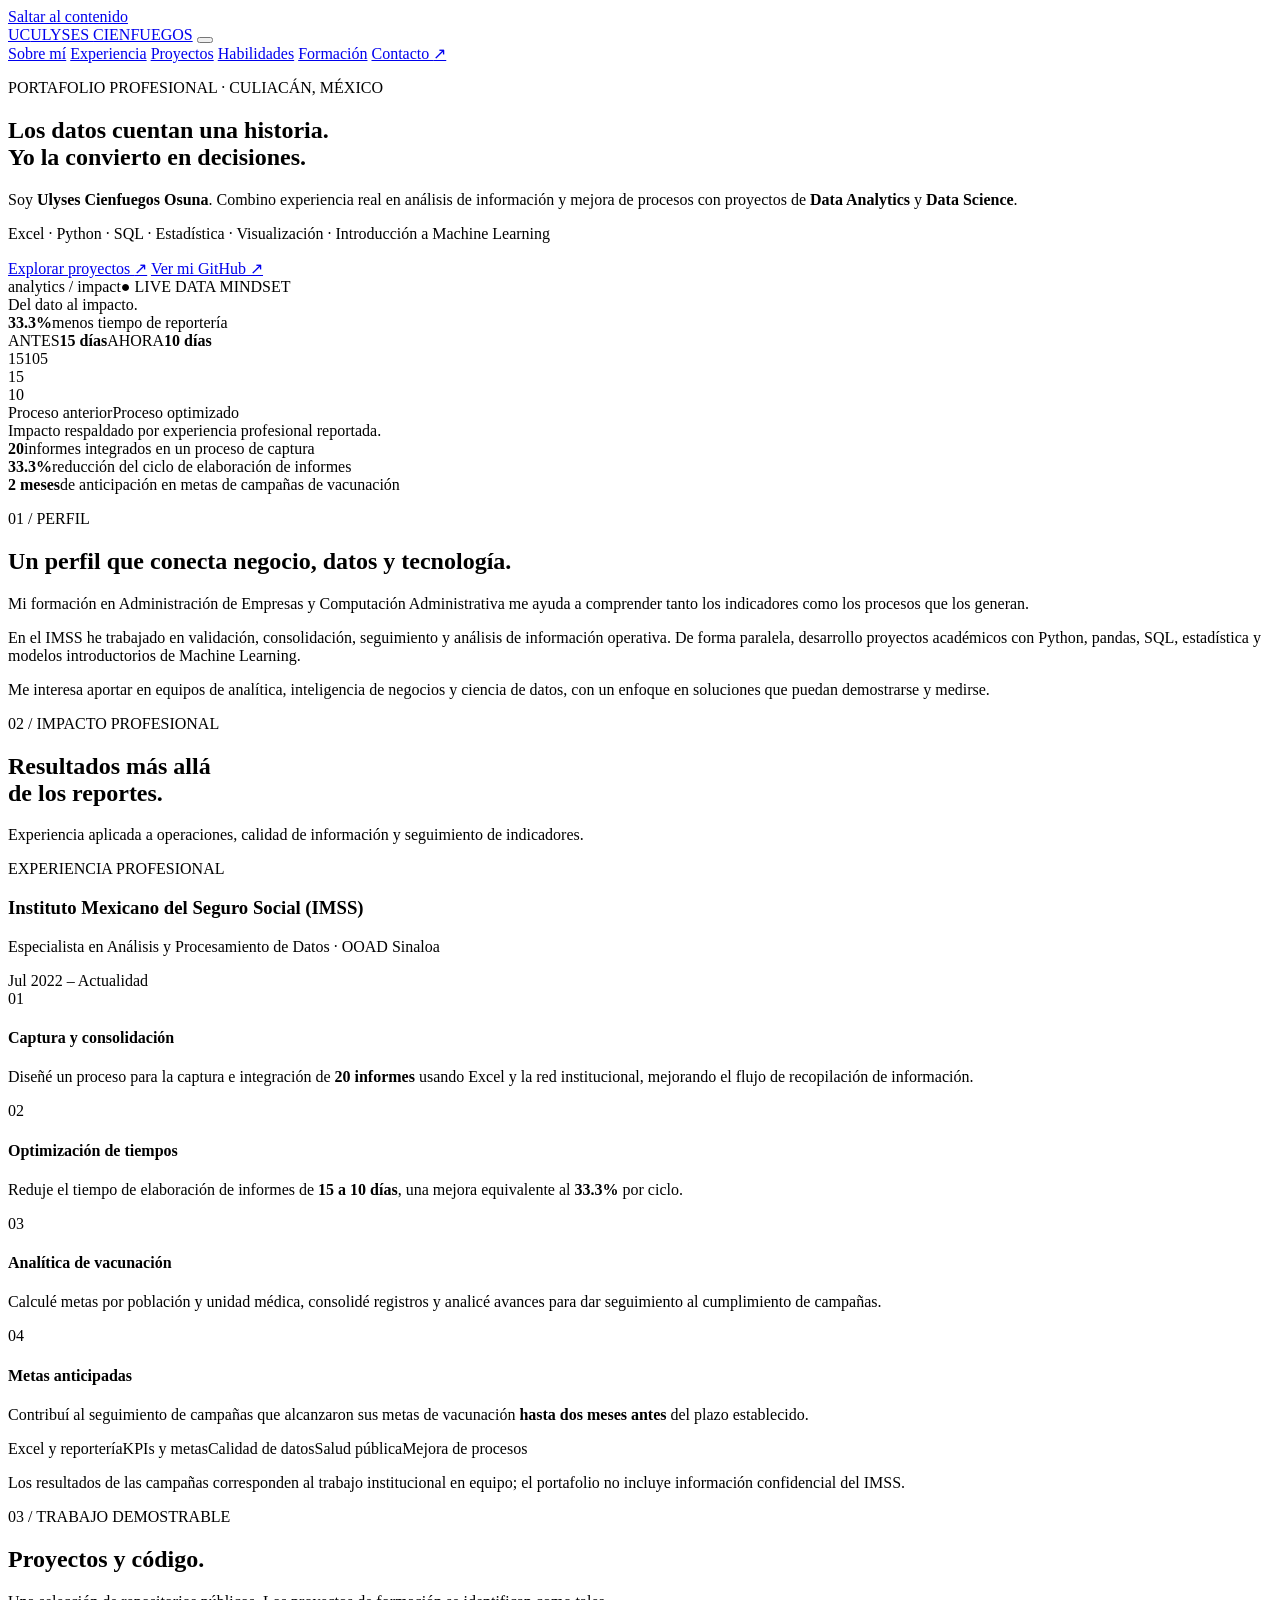
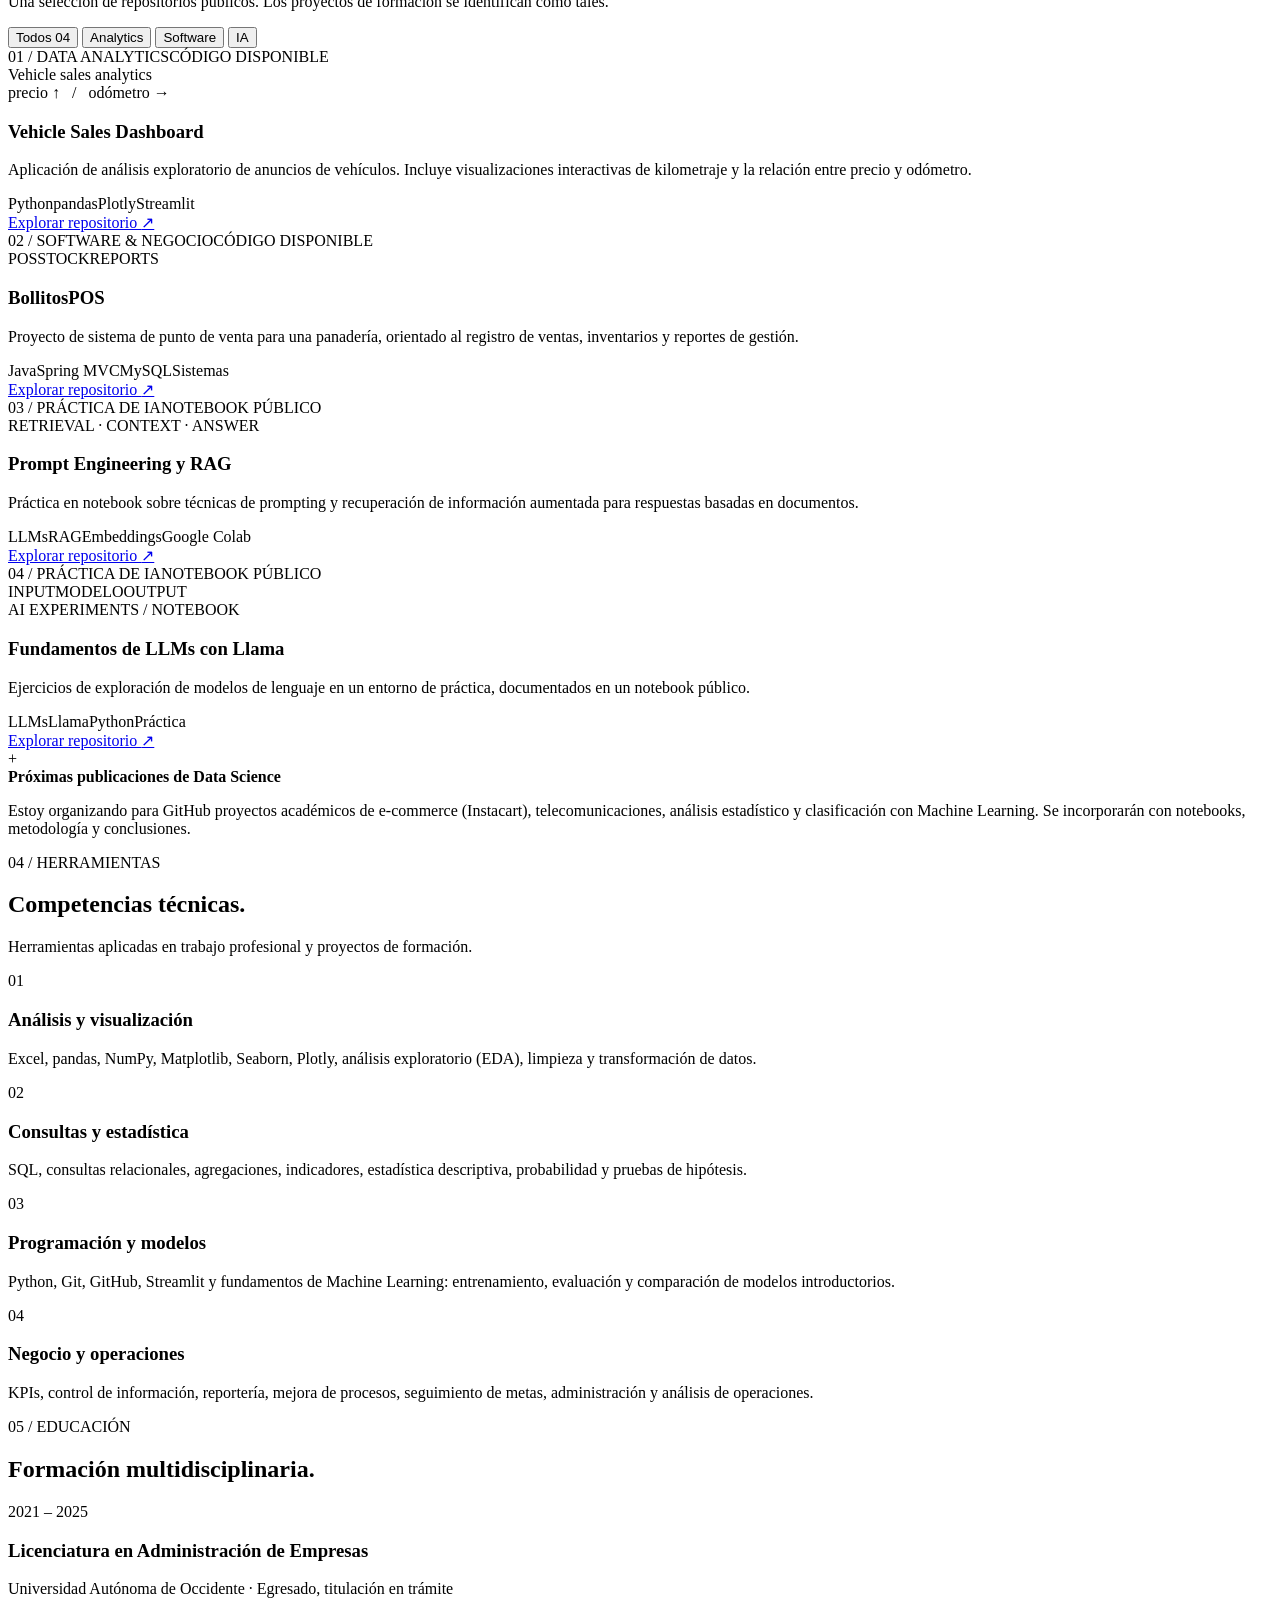
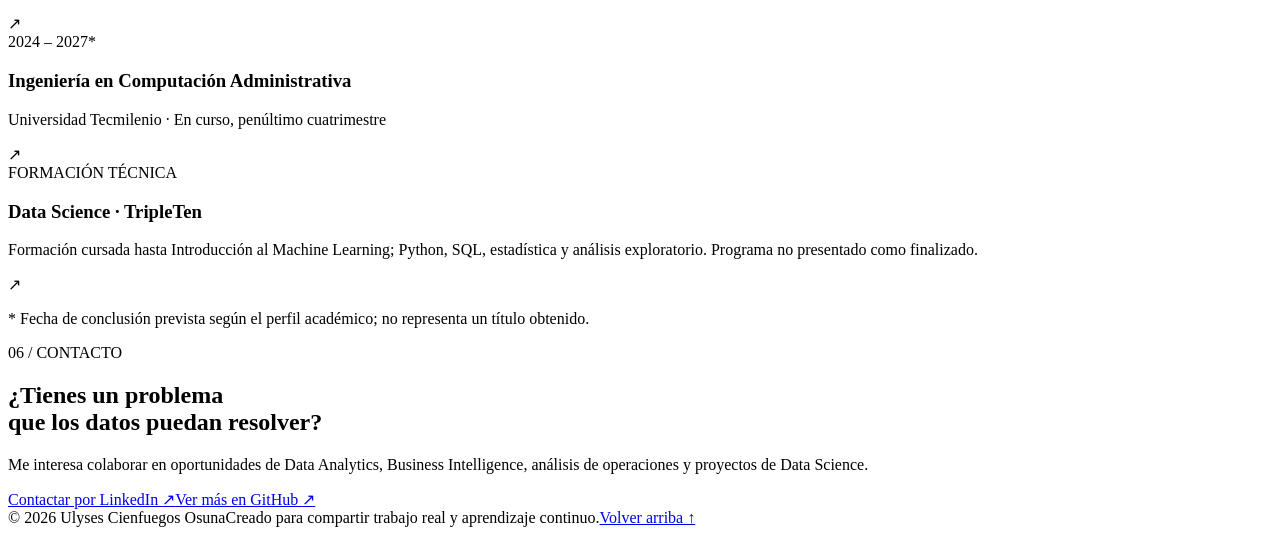
==== index.html @ 71dfc8c1 "feat: create professional data analytics portfolio homepage" ====
<!doctype html>
<html lang="es">
<head>
  <meta charset="utf-8">
  <meta name="viewport" content="width=device-width, initial-scale=1">
  <meta name="description" content="Portafolio de Ulyses Cienfuegos Osuna: Data Analytics, Data Science, análisis de información, automatización y proyectos con Python.">
  <meta name="theme-color" content="#0b1221">
  <meta property="og:type" content="website">
  <meta property="og:title" content="Ulyses Cienfuegos Osuna | Data Analytics & Data Science">
  <meta property="og:description" content="Experiencia real en analítica de operaciones y salud pública. Proyectos de Python, SQL, visualización y ciencia de datos.">
  <meta property="og:url" content="https://uly100f.github.io/">
  <link rel="canonical" href="https://uly100f.github.io/">
  <link rel="icon" href="favicon.svg" type="image/svg+xml">
  <link rel="stylesheet" href="styles.css">
  <title>Ulyses Cienfuegos Osuna | Data Analytics & Data Science</title>
</head>
<body>
  <a class="skip-link" href="#contenido">Saltar al contenido</a>
  <header class="site-header">
    <div class="container nav-wrap">
      <a class="brand" href="#inicio" aria-label="Volver al inicio"><span class="brand-mark">UC</span><span>ULYSES <span class="brand-muted">CIENFUEGOS</span></span></a>
      <button class="menu-toggle" aria-label="Abrir menú" aria-expanded="false" aria-controls="menu-principal"><span></span><span></span><span></span></button>
      <nav id="menu-principal" class="nav-links" aria-label="Navegación principal">
        <a href="#sobre-mi">Sobre mí</a>
        <a href="#experiencia">Experiencia</a>
        <a href="#proyectos">Proyectos</a>
        <a href="#habilidades">Habilidades</a>
        <a href="#formacion">Formación</a>
        <a class="nav-cta" href="#contacto">Contacto <span aria-hidden="true">↗</span></a>
      </nav>
    </div>
  </header>

  <main id="contenido">
    <section id="inicio" class="hero section">
      <div class="container hero-grid">
        <div class="hero-copy">
          <p class="eyebrow"><span class="signal" aria-hidden="true"></span> PORTAFOLIO PROFESIONAL · CULIACÁN, MÉXICO</p>
          <h1>Los datos cuentan una historia.<br><span class="gradient-text">Yo la convierto en decisiones.</span></h1>
          <p class="hero-lead">Soy <strong>Ulyses Cienfuegos Osuna</strong>. Combino experiencia real en análisis de información y mejora de procesos con proyectos de <strong>Data Analytics</strong> y <strong>Data Science</strong>.</p>
          <p class="hero-sub">Excel · Python · SQL · Estadística · Visualización · Introducción a Machine Learning</p>
          <div class="hero-actions">
            <a class="btn btn-primary" href="#proyectos">Explorar proyectos <span aria-hidden="true">↗</span></a>
            <a class="btn btn-secondary" href="https://github.com/uly100f" target="_blank" rel="noopener noreferrer">Ver mi GitHub <span aria-hidden="true">↗</span></a>
          </div>
        </div>
        <div class="hero-visual" aria-label="Ilustración de un tablero de indicadores">
          <div class="visual-head"><span class="dots"><i></i><i></i><i></i></span><span>analytics / impact</span><span class="mini-status">● LIVE DATA MINDSET</span></div>
          <div class="viz-title">Del dato al impacto<span class="muted-dot">.</span></div>
          <div class="viz-row">
            <div class="viz-big"><strong>33.3%</strong><span>menos tiempo de reportería</span></div>
            <div class="viz-mini"><span>ANTES</span><strong>15 días</strong><span>AHORA</span><strong>10 días</strong></div>
          </div>
          <div class="chart" role="img" aria-label="Visualización ilustrativa del descenso del tiempo de reporte de 15 a 10 días">
            <div class="chart-guide"><span>15</span><span>10</span><span>5</span></div>
            <div class="chart-bars"><div class="chart-bar chart-before"><span>15</span></div><div class="chart-bar chart-after"><span>10</span></div></div>
          </div>
          <div class="chart-footer"><span>Proceso anterior</span><span>Proceso optimizado</span></div>
          <div class="visual-note">Impacto respaldado por experiencia profesional reportada.</div>
        </div>
      </div>
      <div class="container stats-strip" aria-label="Resultados profesionales destacados">
        <div><strong>20</strong><span>informes integrados en un proceso de captura</span></div>
        <div><strong>33.3%</strong><span>reducción del ciclo de elaboración de informes</span></div>
        <div><strong>2 meses</strong><span>de anticipación en metas de campañas de vacunación</span></div>
      </div>
    </section>

    <section id="sobre-mi" class="section section-alt">
      <div class="container split">
        <div><p class="section-kicker">01 / PERFIL</p><h2>Un perfil que conecta <span class="text-accent">negocio, datos y tecnología.</span></h2></div>
        <div class="section-copy"><p>Mi formación en Administración de Empresas y Computación Administrativa me ayuda a comprender tanto los indicadores como los procesos que los generan.</p><p>En el IMSS he trabajado en validación, consolidación, seguimiento y análisis de información operativa. De forma paralela, desarrollo proyectos académicos con Python, pandas, SQL, estadística y modelos introductorios de Machine Learning.</p><p>Me interesa aportar en equipos de analítica, inteligencia de negocios y ciencia de datos, con un enfoque en soluciones que puedan demostrarse y medirse.</p></div>
      </div>
    </section>

    <section id="experiencia" class="section">
      <div class="container">
        <div class="section-head"><div><p class="section-kicker">02 / IMPACTO PROFESIONAL</p><h2>Resultados más allá<br>de los reportes.</h2></div><p class="head-aside">Experiencia aplicada a operaciones, calidad de información y seguimiento de indicadores.</p></div>
        <article class="experience-card">
          <div class="experience-top"><div><div class="tag tag-teal">EXPERIENCIA PROFESIONAL</div><h3>Instituto Mexicano del Seguro Social (IMSS)</h3><p class="role">Especialista en Análisis y Procesamiento de Datos · OOAD Sinaloa</p></div><span class="date-pill">Jul 2022 – Actualidad</span></div>
          <div class="achievement-grid">
            <div class="achievement"><div class="number">01</div><h4>Captura y consolidación</h4><p>Diseñé un proceso para la captura e integración de <strong>20 informes</strong> usando Excel y la red institucional, mejorando el flujo de recopilación de información.</p></div>
            <div class="achievement"><div class="number">02</div><h4>Optimización de tiempos</h4><p>Reduje el tiempo de elaboración de informes de <strong>15 a 10 días</strong>, una mejora equivalente al <strong>33.3%</strong> por ciclo.</p></div>
            <div class="achievement"><div class="number">03</div><h4>Analítica de vacunación</h4><p>Calculé metas por población y unidad médica, consolidé registros y analicé avances para dar seguimiento al cumplimiento de campañas.</p></div>
            <div class="achievement"><div class="number">04</div><h4>Metas anticipadas</h4><p>Contribuí al seguimiento de campañas que alcanzaron sus metas de vacunación <strong>hasta dos meses antes</strong> del plazo establecido.</p></div>
          </div>
          <div class="experience-bottom"><span>Excel y reportería</span><span>KPIs y metas</span><span>Calidad de datos</span><span>Salud pública</span><span>Mejora de procesos</span></div>
        </article>
        <p class="subtle-note">Los resultados de las campañas corresponden al trabajo institucional en equipo; el portafolio no incluye información confidencial del IMSS.</p>
      </div>
    </section>

    <section id="proyectos" class="section section-alt">
      <div class="container">
        <div class="section-head"><div><p class="section-kicker">03 / TRABAJO DEMOSTRABLE</p><h2>Proyectos y código.</h2></div><p class="head-aside">Una selección de repositorios públicos. Los proyectos de formación se identifican como tales.</p></div>
        <div class="filter-row" role="group" aria-label="Filtrar proyectos">
          <button class="filter active" data-filter="todos" aria-pressed="true">Todos <span>04</span></button>
          <button class="filter" data-filter="analytics" aria-pressed="false">Analytics</button>
          <button class="filter" data-filter="engineering" aria-pressed="false">Software</button>
          <button class="filter" data-filter="ai" aria-pressed="false">IA</button>
        </div>
        <div class="project-grid">
          <article class="project-card" data-category="analytics">
            <div class="project-topline"><span class="project-index">01 / DATA ANALYTICS</span><span class="status">CÓDIGO DISPONIBLE</span></div>
            <div class="project-graphic graphic-vehicles" aria-hidden="true"><span class="plot-label">Vehicle sales analytics</span><div class="scatter-field"><b></b><b></b><b></b><b></b><b></b><b></b><b></b><b></b><b></b><b></b><b></b><b></b><b></b><b></b><b></b></div><span class="plot-legend">precio ↑ &nbsp; / &nbsp; odómetro →</span></div>
            <h3>Vehicle Sales Dashboard</h3><p>Aplicación de análisis exploratorio de anuncios de vehículos. Incluye visualizaciones interactivas de kilometraje y la relación entre precio y odómetro.</p>
            <div class="project-tags"><span>Python</span><span>pandas</span><span>Plotly</span><span>Streamlit</span></div>
            <a class="project-link" href="https://github.com/uly100f/Sprint-7" target="_blank" rel="noopener noreferrer">Explorar repositorio <span aria-hidden="true">↗</span></a>
          </article>
          <article class="project-card" data-category="engineering">
            <div class="project-topline"><span class="project-index">02 / SOFTWARE & NEGOCIO</span><span class="status">CÓDIGO DISPONIBLE</span></div>
            <div class="project-graphic graphic-pos" aria-hidden="true"><div class="pos-ui"><div class="pos-line"></div><div class="pos-items"><i></i><i></i><i></i></div><div class="pos-total"></div></div><div class="pos-side"><span>POS</span><span>STOCK</span><span>REPORTS</span></div></div>
            <h3>BollitosPOS</h3><p>Proyecto de sistema de punto de venta para una panadería, orientado al registro de ventas, inventarios y reportes de gestión.</p>
            <div class="project-tags"><span>Java</span><span>Spring MVC</span><span>MySQL</span><span>Sistemas</span></div>
            <a class="project-link" href="https://github.com/uly100f/bollitos-100-pos" target="_blank" rel="noopener noreferrer">Explorar repositorio <span aria-hidden="true">↗</span></a>
          </article>
          <article class="project-card" data-category="ai">
            <div class="project-topline"><span class="project-index">03 / PRÁCTICA DE IA</span><span class="status">NOTEBOOK PÚBLICO</span></div>
            <div class="project-graphic graphic-ai" aria-hidden="true"><div class="ai-nodes"><i></i><span></span><i></i><span></span><i></i></div><div class="ai-wave">RETRIEVAL · CONTEXT · ANSWER</div></div>
            <h3>Prompt Engineering y RAG</h3><p>Práctica en notebook sobre técnicas de prompting y recuperación de información aumentada para respuestas basadas en documentos.</p>
            <div class="project-tags"><span>LLMs</span><span>RAG</span><span>Embeddings</span><span>Google Colab</span></div>
            <a class="project-link" href="https://github.com/uly100f/Hands---On-Prompt-Engineering-y-Sistemas-RAG" target="_blank" rel="noopener noreferrer">Explorar repositorio <span aria-hidden="true">↗</span></a>
          </article>
          <article class="project-card" data-category="ai">
            <div class="project-topline"><span class="project-index">04 / PRÁCTICA DE IA</span><span class="status">NOTEBOOK PÚBLICO</span></div>
            <div class="project-graphic graphic-llm" aria-hidden="true"><div class="llm-box"><span>INPUT</span><span>MODELO</span><span>OUTPUT</span></div><div class="llm-caption">AI EXPERIMENTS / NOTEBOOK</div></div>
            <h3>Fundamentos de LLMs con Llama</h3><p>Ejercicios de exploración de modelos de lenguaje en un entorno de práctica, documentados en un notebook público.</p>
            <div class="project-tags"><span>LLMs</span><span>Llama</span><span>Python</span><span>Práctica</span></div>
            <a class="project-link" href="https://github.com/uly100f/Hands---On-Fundamentos-de-LLMs-con-Modelos-Llama" target="_blank" rel="noopener noreferrer">Explorar repositorio <span aria-hidden="true">↗</span></a>
          </article>
        </div>
        <div class="next-projects"><span class="plus-mark">+</span><div><strong>Próximas publicaciones de Data Science</strong><p>Estoy organizando para GitHub proyectos académicos de e-commerce (Instacart), telecomunicaciones, análisis estadístico y clasificación con Machine Learning. Se incorporarán con notebooks, metodología y conclusiones.</p></div></div>
      </div>
    </section>

    <section id="habilidades" class="section">
      <div class="container">
        <div class="section-head"><div><p class="section-kicker">04 / HERRAMIENTAS</p><h2>Competencias técnicas.</h2></div><p class="head-aside">Herramientas aplicadas en trabajo profesional y proyectos de formación.</p></div>
        <div class="skill-grid">
          <div class="skill-panel"><span class="skill-num">01</span><h3>Análisis y visualización</h3><p>Excel, pandas, NumPy, Matplotlib, Seaborn, Plotly, análisis exploratorio (EDA), limpieza y transformación de datos.</p></div>
          <div class="skill-panel"><span class="skill-num">02</span><h3>Consultas y estadística</h3><p>SQL, consultas relacionales, agregaciones, indicadores, estadística descriptiva, probabilidad y pruebas de hipótesis.</p></div>
          <div class="skill-panel"><span class="skill-num">03</span><h3>Programación y modelos</h3><p>Python, Git, GitHub, Streamlit y fundamentos de Machine Learning: entrenamiento, evaluación y comparación de modelos introductorios.</p></div>
          <div class="skill-panel"><span class="skill-num">04</span><h3>Negocio y operaciones</h3><p>KPIs, control de información, reportería, mejora de procesos, seguimiento de metas, administración y análisis de operaciones.</p></div>
        </div>
      </div>
    </section>

    <section id="formacion" class="section section-alt">
      <div class="container">
        <div class="section-head"><div><p class="section-kicker">05 / EDUCACIÓN</p><h2>Formación multidisciplinaria.</h2></div></div>
        <div class="education-list">
          <div class="edu-item"><div class="edu-year">2021 – 2025</div><div><h3>Licenciatura en Administración de Empresas</h3><p>Universidad Autónoma de Occidente · Egresado, titulación en trámite</p></div><span class="edu-icon" aria-hidden="true">↗</span></div>
          <div class="edu-item"><div class="edu-year">2024 – 2027*</div><div><h3>Ingeniería en Computación Administrativa</h3><p>Universidad Tecmilenio · En curso, penúltimo cuatrimestre</p></div><span class="edu-icon" aria-hidden="true">↗</span></div>
          <div class="edu-item"><div class="edu-year">FORMACIÓN TÉCNICA</div><div><h3>Data Science · TripleTen</h3><p>Formación cursada hasta Introducción al Machine Learning; Python, SQL, estadística y análisis exploratorio. Programa no presentado como finalizado.</p></div><span class="edu-icon" aria-hidden="true">↗</span></div>
        </div>
        <p class="subtle-note">* Fecha de conclusión prevista según el perfil académico; no representa un título obtenido.</p>
      </div>
    </section>

    <section id="contacto" class="section contact-section">
      <div class="container contact-grid"><div><p class="section-kicker">06 / CONTACTO</p><h2>¿Tienes un problema<br><span class="gradient-text">que los datos puedan resolver?</span></h2><p>Me interesa colaborar en oportunidades de Data Analytics, Business Intelligence, análisis de operaciones y proyectos de Data Science.</p></div><div class="contact-actions"><a class="btn btn-primary" href="https://www.linkedin.com/in/ulyses-cienfuegos-osuna/" target="_blank" rel="noopener noreferrer">Contactar por LinkedIn <span aria-hidden="true">↗</span></a><a class="btn btn-secondary" href="https://github.com/uly100f" target="_blank" rel="noopener noreferrer">Ver más en GitHub <span aria-hidden="true">↗</span></a></div></div>
    </section>
  </main>
  <footer class="site-footer"><div class="container footer-wrap"><span>© <span id="year">2026</span> Ulyses Cienfuegos Osuna</span><span>Creado para compartir trabajo real y aprendizaje continuo.</span><a href="#inicio">Volver arriba ↑</a></div></footer>
  <script src="script.js" defer></script>
</body>
</html>
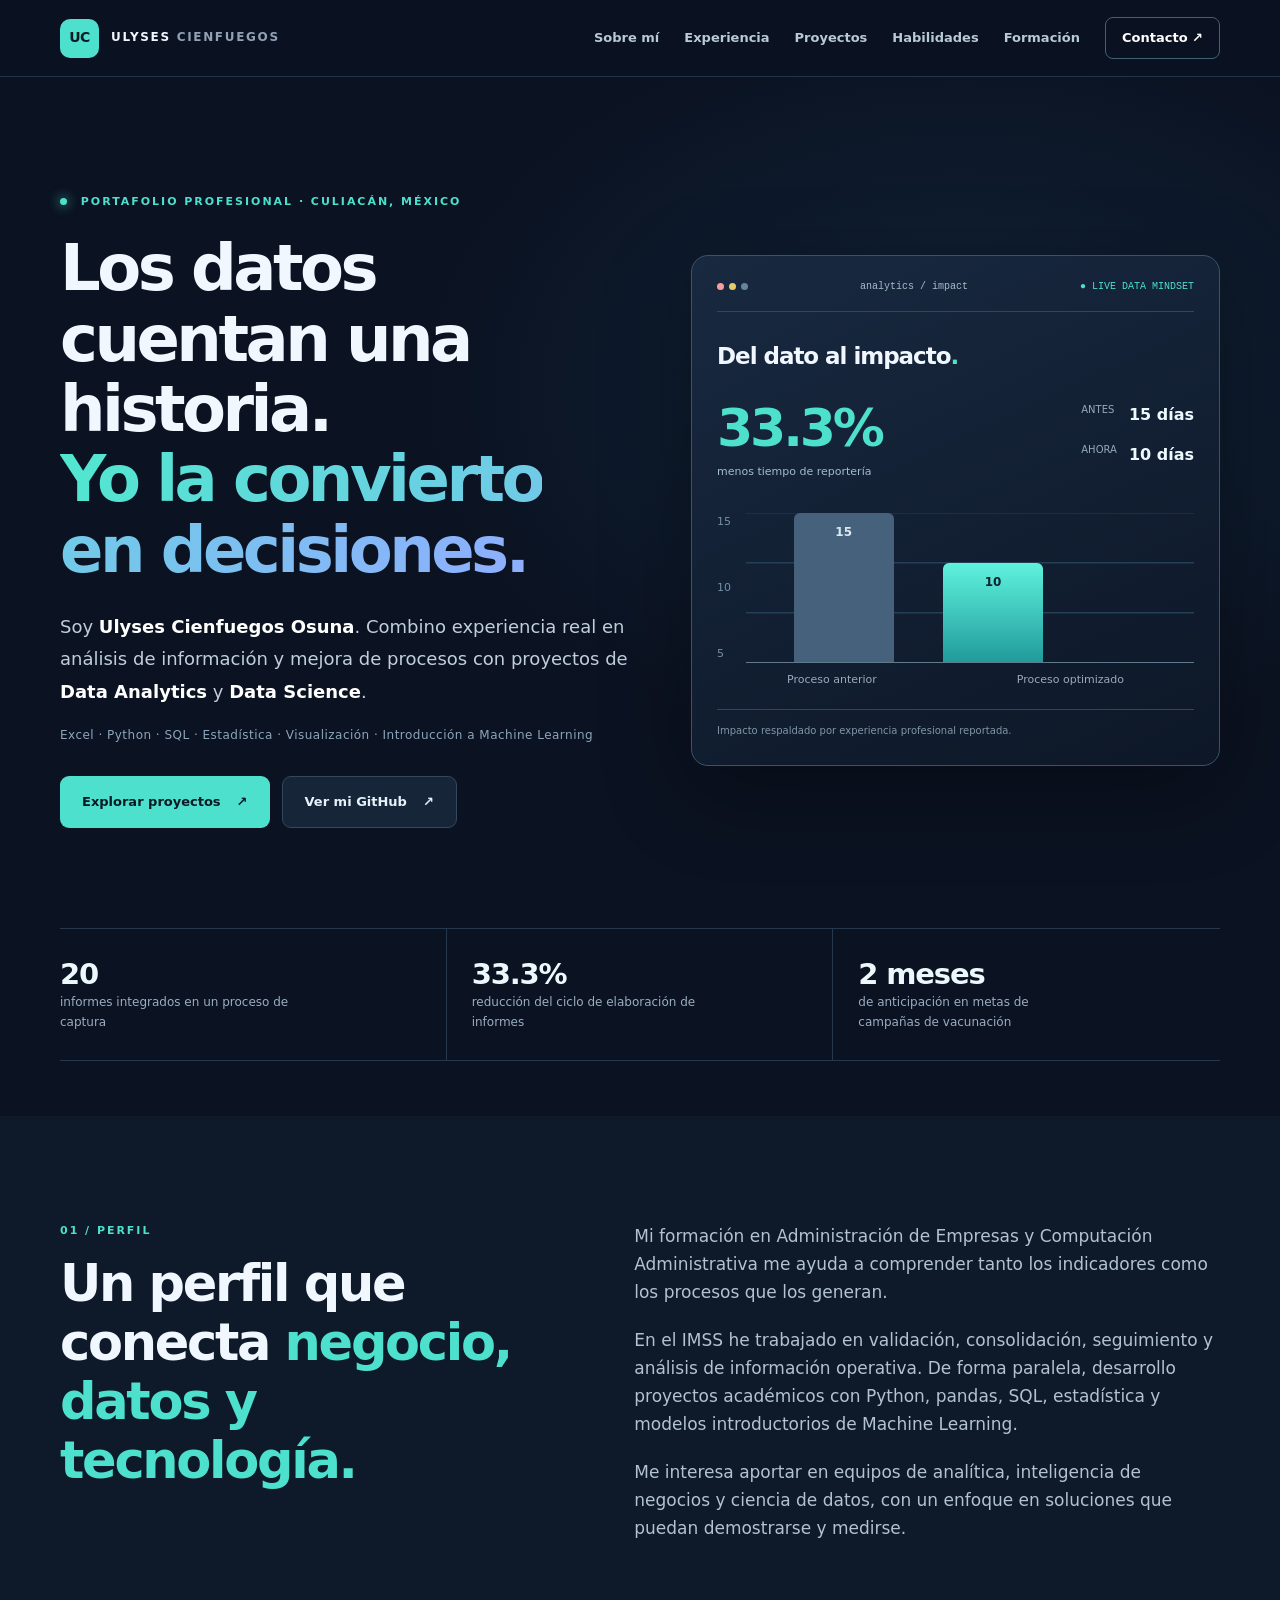
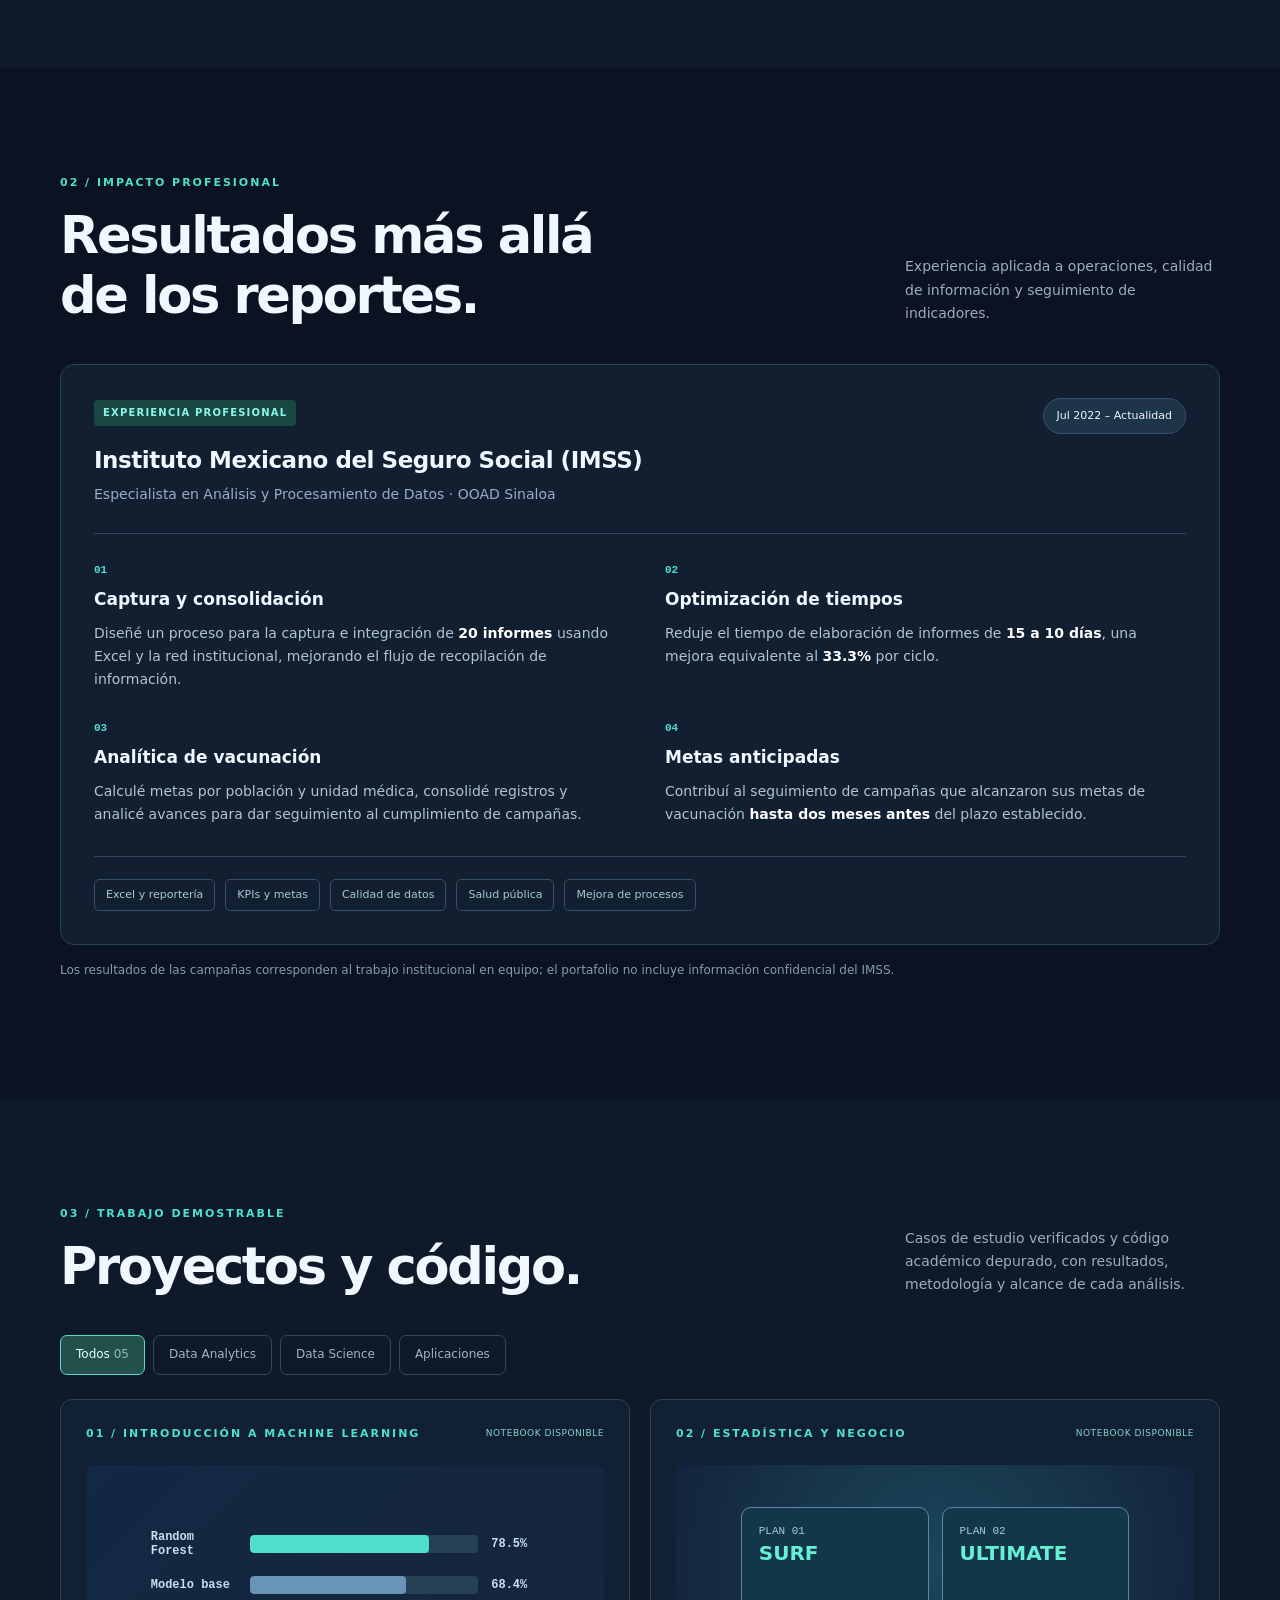
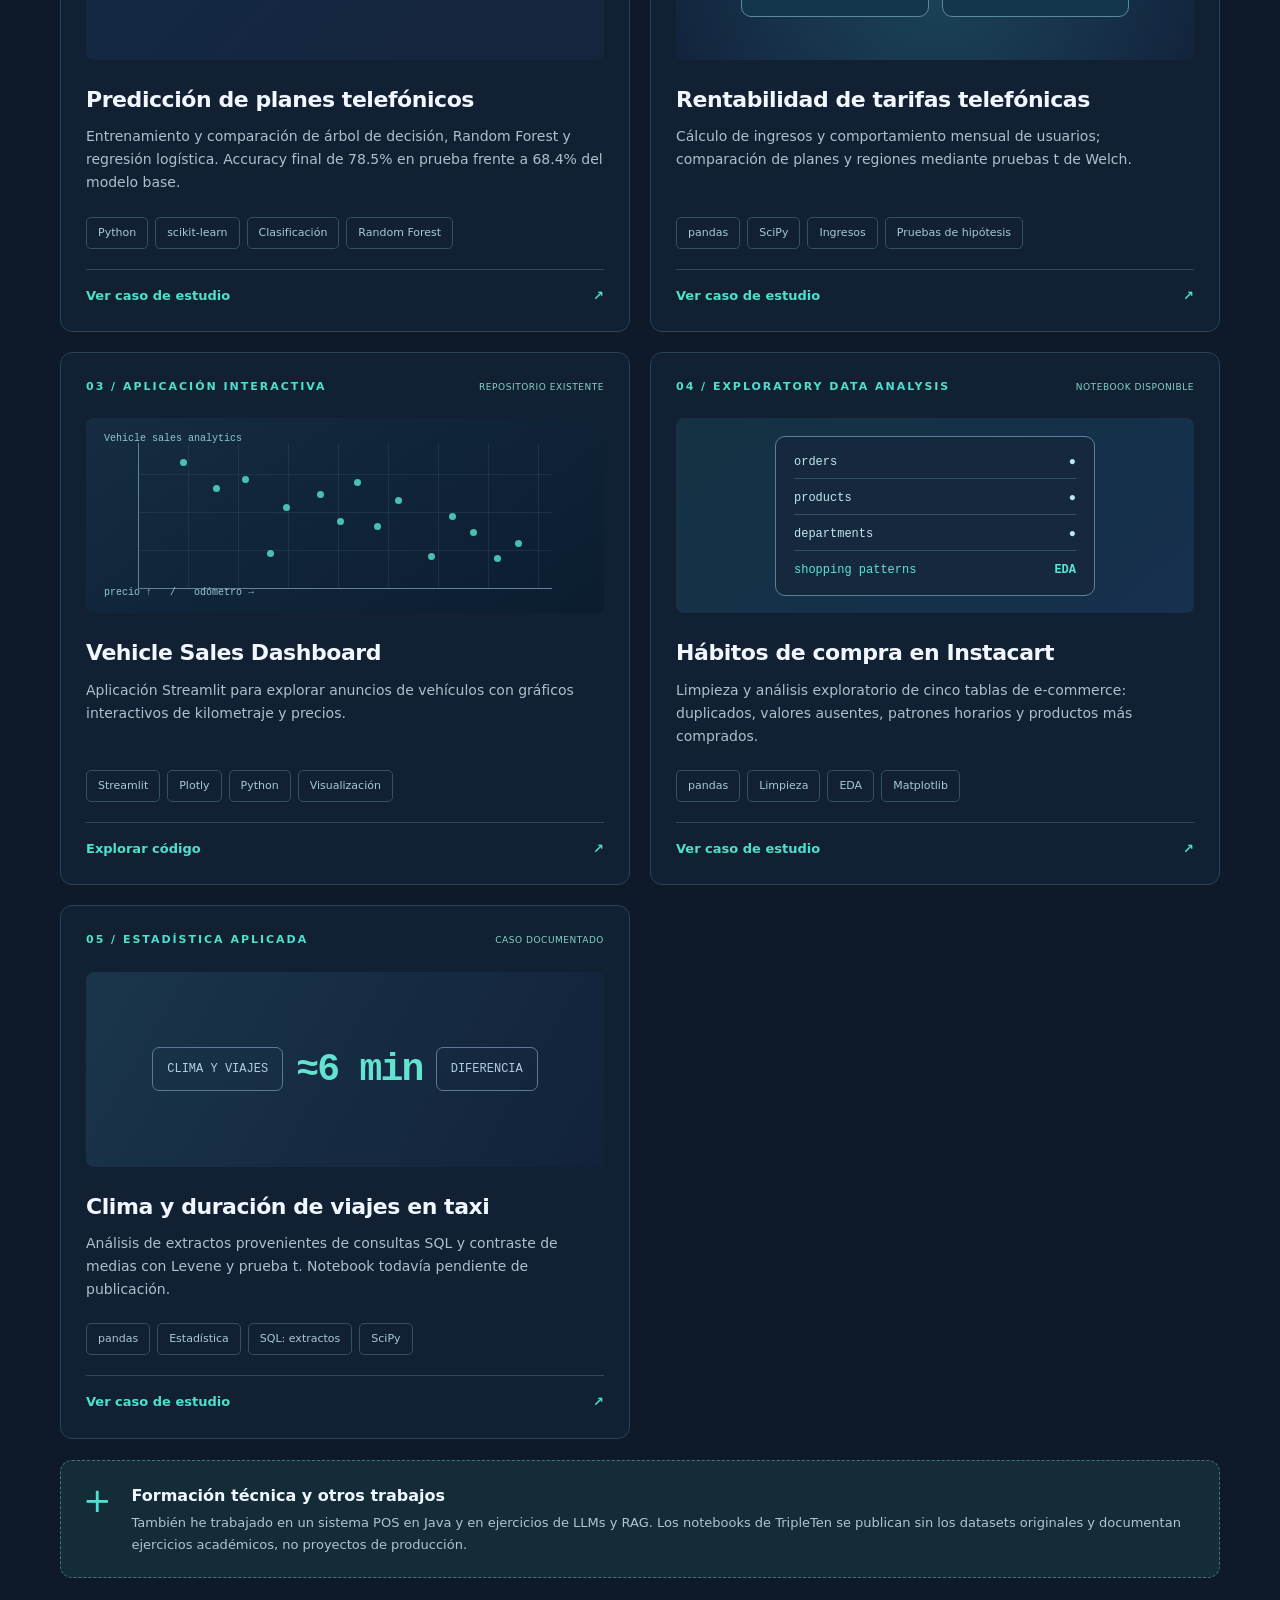
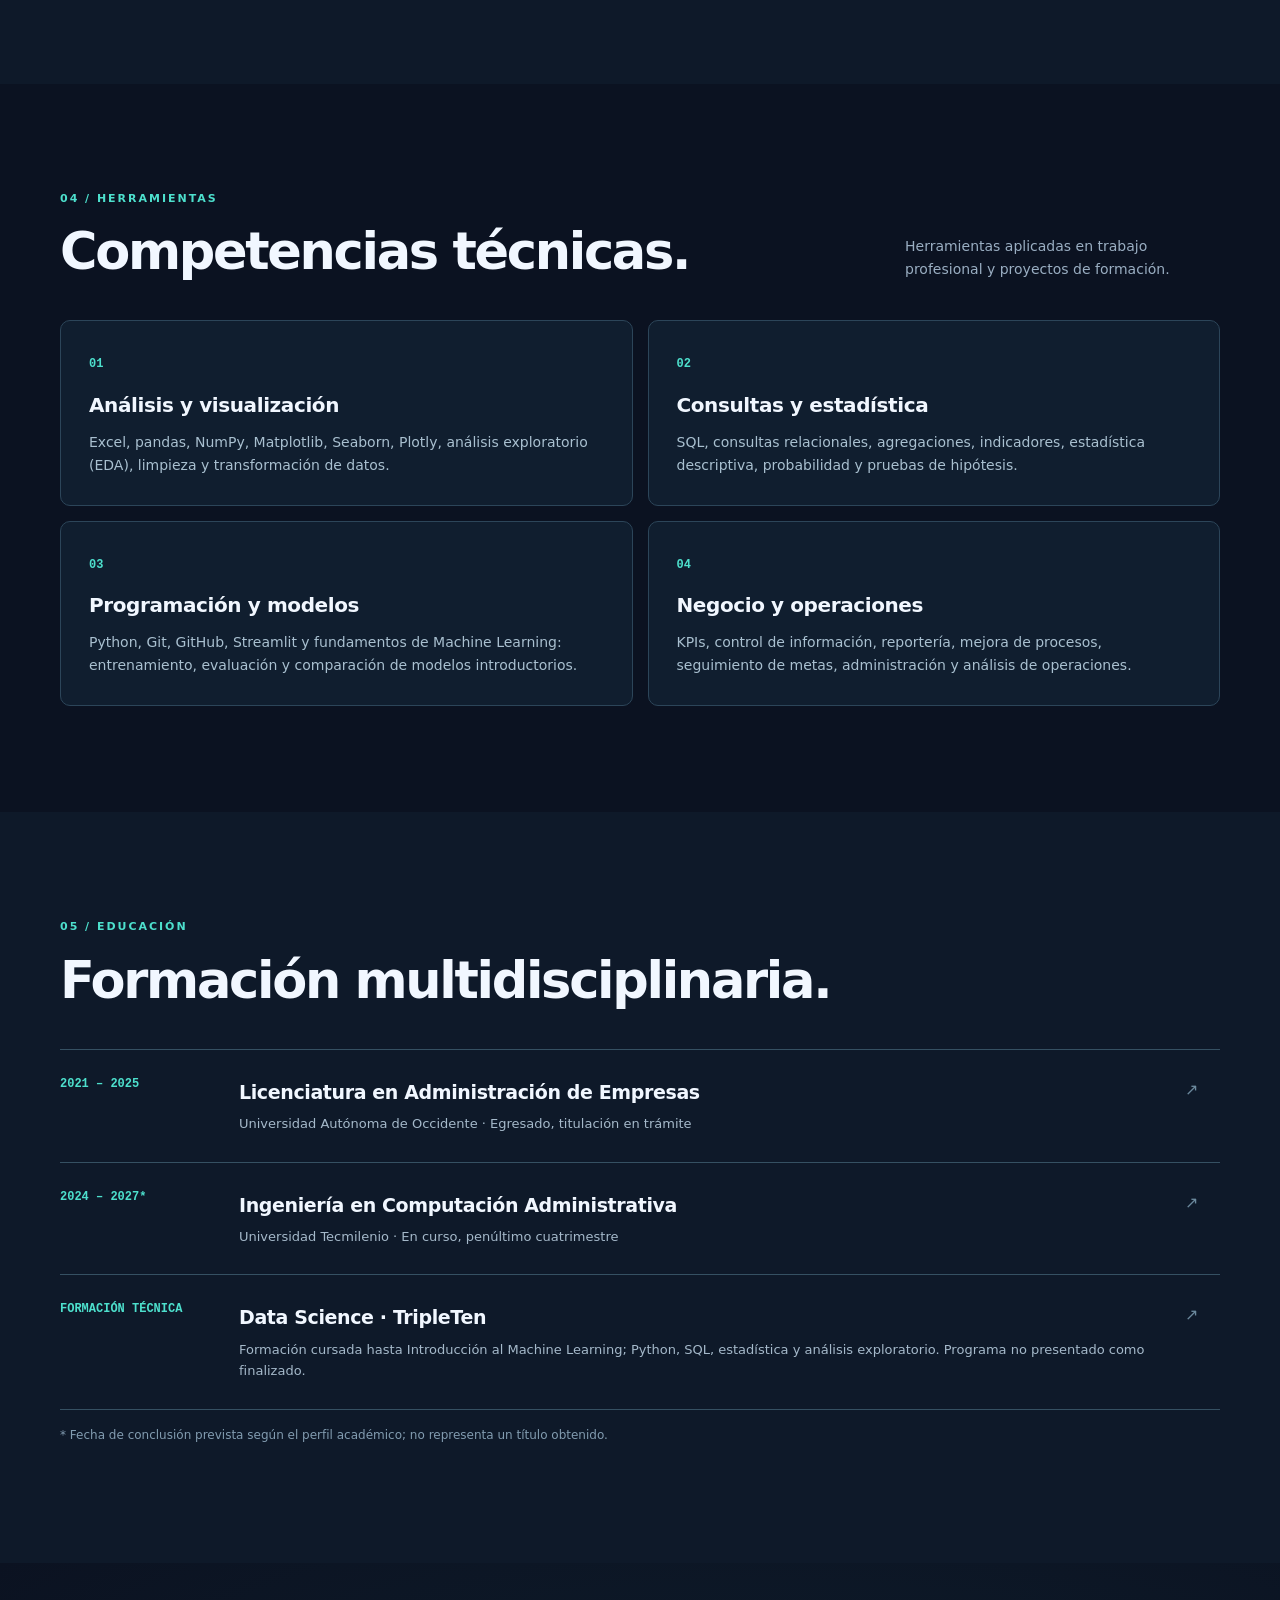
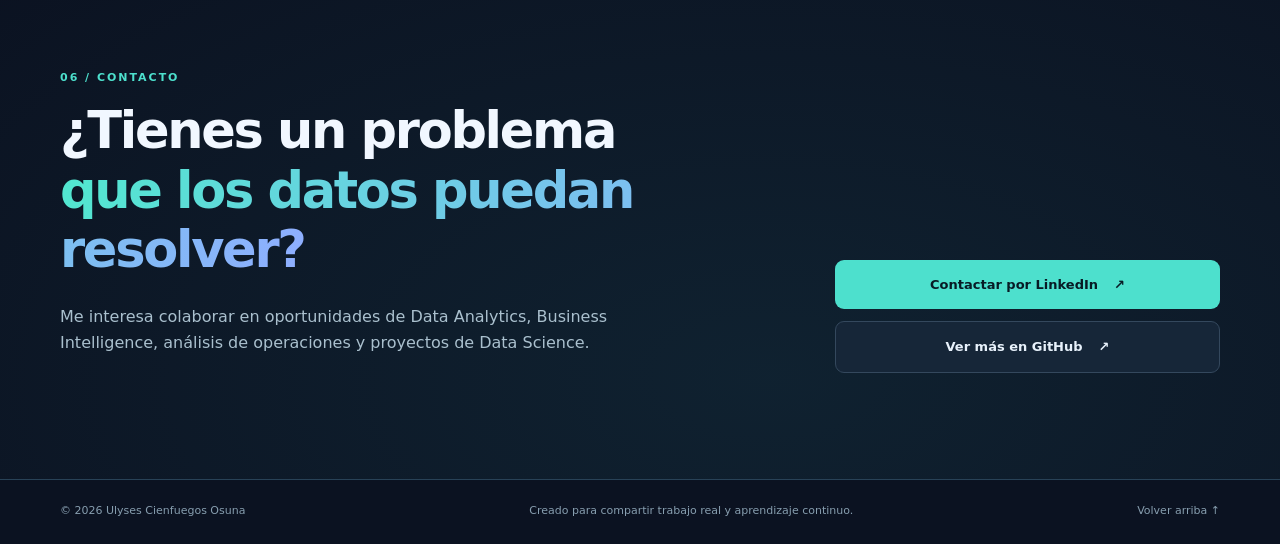
==== commit 9cbdc432: "feat: feature selected TripleTen analytics and machine-learning projects" ====
--- a/index.html
+++ b/index.html
@@ -92,44 +92,51 @@
 
     <section id="proyectos" class="section section-alt">
       <div class="container">
-        <div class="section-head"><div><p class="section-kicker">03 / TRABAJO DEMOSTRABLE</p><h2>Proyectos y código.</h2></div><p class="head-aside">Una selección de repositorios públicos. Los proyectos de formación se identifican como tales.</p></div>
+        <div class="section-head"><div><p class="section-kicker">03 / TRABAJO DEMOSTRABLE</p><h2>Proyectos y código.</h2></div><p class="head-aside">Casos de estudio verificados y código académico depurado, con resultados, metodología y alcance de cada análisis.</p></div>
         <div class="filter-row" role="group" aria-label="Filtrar proyectos">
-          <button class="filter active" data-filter="todos" aria-pressed="true">Todos <span>04</span></button>
-          <button class="filter" data-filter="analytics" aria-pressed="false">Analytics</button>
-          <button class="filter" data-filter="engineering" aria-pressed="false">Software</button>
-          <button class="filter" data-filter="ai" aria-pressed="false">IA</button>
+          <button class="filter active" data-filter="todos" aria-pressed="true">Todos <span>05</span></button>
+          <button class="filter" data-filter="analytics" aria-pressed="false">Data Analytics</button>
+          <button class="filter" data-filter="science" aria-pressed="false">Data Science</button>
+          <button class="filter" data-filter="apps" aria-pressed="false">Aplicaciones</button>
         </div>
         <div class="project-grid">
+          <article class="project-card" data-category="science">
+            <div class="project-topline"><span class="project-index">01 / INTRODUCCIÓN A MACHINE LEARNING</span><span class="status">NOTEBOOK DISPONIBLE</span></div>
+            <div class="project-graphic graphic-ml" aria-hidden="true"><div class="ml-display"><div class="ml-row"><span>Random Forest</span><div class="ml-track"><i style="--pct:78.5%"></i></div><strong>78.5%</strong></div><div class="ml-row"><span>Modelo base</span><div class="ml-track"><i style="--pct:68.4%"></i></div><strong>68.4%</strong></div></div></div>
+            <h3>Predicción de planes telefónicos</h3><p>Entrenamiento y comparación de árbol de decisión, Random Forest y regresión logística. Accuracy final de 78.5% en prueba frente a 68.4% del modelo base.</p>
+            <div class="project-tags"><span>Python</span><span>scikit-learn</span><span>Clasificación</span><span>Random Forest</span></div>
+            <a class="project-link" href="projects/ml/" >Ver caso de estudio <span aria-hidden="true">↗</span></a>
+          </article>
           <article class="project-card" data-category="analytics">
-            <div class="project-topline"><span class="project-index">01 / DATA ANALYTICS</span><span class="status">CÓDIGO DISPONIBLE</span></div>
+            <div class="project-topline"><span class="project-index">02 / ESTADÍSTICA Y NEGOCIO</span><span class="status">NOTEBOOK DISPONIBLE</span></div>
+            <div class="project-graphic graphic-telecom" aria-hidden="true"><div class="telecom-ui"><div><span>PLAN 01</span><strong>SURF</strong></div><div><span>PLAN 02</span><strong>ULTIMATE</strong></div></div></div>
+            <h3>Rentabilidad de tarifas telefónicas</h3><p>Cálculo de ingresos y comportamiento mensual de usuarios; comparación de planes y regiones mediante pruebas t de Welch.</p>
+            <div class="project-tags"><span>pandas</span><span>SciPy</span><span>Ingresos</span><span>Pruebas de hipótesis</span></div>
+            <a class="project-link" href="projects/telecom/" >Ver caso de estudio <span aria-hidden="true">↗</span></a>
+          </article>
+          <article class="project-card" data-category="apps">
+            <div class="project-topline"><span class="project-index">03 / APLICACIÓN INTERACTIVA</span><span class="status">REPOSITORIO EXISTENTE</span></div>
             <div class="project-graphic graphic-vehicles" aria-hidden="true"><span class="plot-label">Vehicle sales analytics</span><div class="scatter-field"><b></b><b></b><b></b><b></b><b></b><b></b><b></b><b></b><b></b><b></b><b></b><b></b><b></b><b></b><b></b></div><span class="plot-legend">precio ↑ &nbsp; / &nbsp; odómetro →</span></div>
-            <h3>Vehicle Sales Dashboard</h3><p>Aplicación de análisis exploratorio de anuncios de vehículos. Incluye visualizaciones interactivas de kilometraje y la relación entre precio y odómetro.</p>
-            <div class="project-tags"><span>Python</span><span>pandas</span><span>Plotly</span><span>Streamlit</span></div>
-            <a class="project-link" href="https://github.com/uly100f/Sprint-7" target="_blank" rel="noopener noreferrer">Explorar repositorio <span aria-hidden="true">↗</span></a>
+            <h3>Vehicle Sales Dashboard</h3><p>Aplicación Streamlit para explorar anuncios de vehículos con gráficos interactivos de kilometraje y precios.</p>
+            <div class="project-tags"><span>Streamlit</span><span>Plotly</span><span>Python</span><span>Visualización</span></div>
+            <a class="project-link" href="https://github.com/uly100f/Sprint-7" target="_blank" rel="noopener noreferrer">Explorar código <span aria-hidden="true">↗</span></a>
           </article>
-          <article class="project-card" data-category="engineering">
-            <div class="project-topline"><span class="project-index">02 / SOFTWARE & NEGOCIO</span><span class="status">CÓDIGO DISPONIBLE</span></div>
-            <div class="project-graphic graphic-pos" aria-hidden="true"><div class="pos-ui"><div class="pos-line"></div><div class="pos-items"><i></i><i></i><i></i></div><div class="pos-total"></div></div><div class="pos-side"><span>POS</span><span>STOCK</span><span>REPORTS</span></div></div>
-            <h3>BollitosPOS</h3><p>Proyecto de sistema de punto de venta para una panadería, orientado al registro de ventas, inventarios y reportes de gestión.</p>
-            <div class="project-tags"><span>Java</span><span>Spring MVC</span><span>MySQL</span><span>Sistemas</span></div>
-            <a class="project-link" href="https://github.com/uly100f/bollitos-100-pos" target="_blank" rel="noopener noreferrer">Explorar repositorio <span aria-hidden="true">↗</span></a>
+          <article class="project-card" data-category="analytics">
+            <div class="project-topline"><span class="project-index">04 / EXPLORATORY DATA ANALYSIS</span><span class="status">NOTEBOOK DISPONIBLE</span></div>
+            <div class="project-graphic graphic-commerce" aria-hidden="true"><div class="commerce-ui"><div><span>orders</span><strong>●</strong></div><div><span>products</span><strong>●</strong></div><div><span>departments</span><strong>●</strong></div><div><span>shopping patterns</span><strong>EDA</strong></div></div></div>
+            <h3>Hábitos de compra en Instacart</h3><p>Limpieza y análisis exploratorio de cinco tablas de e-commerce: duplicados, valores ausentes, patrones horarios y productos más comprados.</p>
+            <div class="project-tags"><span>pandas</span><span>Limpieza</span><span>EDA</span><span>Matplotlib</span></div>
+            <a class="project-link" href="projects/instacart/" >Ver caso de estudio <span aria-hidden="true">↗</span></a>
           </article>
-          <article class="project-card" data-category="ai">
-            <div class="project-topline"><span class="project-index">03 / PRÁCTICA DE IA</span><span class="status">NOTEBOOK PÚBLICO</span></div>
-            <div class="project-graphic graphic-ai" aria-hidden="true"><div class="ai-nodes"><i></i><span></span><i></i><span></span><i></i></div><div class="ai-wave">RETRIEVAL · CONTEXT · ANSWER</div></div>
-            <h3>Prompt Engineering y RAG</h3><p>Práctica en notebook sobre técnicas de prompting y recuperación de información aumentada para respuestas basadas en documentos.</p>
-            <div class="project-tags"><span>LLMs</span><span>RAG</span><span>Embeddings</span><span>Google Colab</span></div>
-            <a class="project-link" href="https://github.com/uly100f/Hands---On-Prompt-Engineering-y-Sistemas-RAG" target="_blank" rel="noopener noreferrer">Explorar repositorio <span aria-hidden="true">↗</span></a>
-          </article>
-          <article class="project-card" data-category="ai">
-            <div class="project-topline"><span class="project-index">04 / PRÁCTICA DE IA</span><span class="status">NOTEBOOK PÚBLICO</span></div>
-            <div class="project-graphic graphic-llm" aria-hidden="true"><div class="llm-box"><span>INPUT</span><span>MODELO</span><span>OUTPUT</span></div><div class="llm-caption">AI EXPERIMENTS / NOTEBOOK</div></div>
-            <h3>Fundamentos de LLMs con Llama</h3><p>Ejercicios de exploración de modelos de lenguaje en un entorno de práctica, documentados en un notebook público.</p>
-            <div class="project-tags"><span>LLMs</span><span>Llama</span><span>Python</span><span>Práctica</span></div>
-            <a class="project-link" href="https://github.com/uly100f/Hands---On-Fundamentos-de-LLMs-con-Modelos-Llama" target="_blank" rel="noopener noreferrer">Explorar repositorio <span aria-hidden="true">↗</span></a>
+          <article class="project-card" data-category="analytics">
+            <div class="project-topline"><span class="project-index">05 / ESTADÍSTICA APLICADA</span><span class="status">CASO DOCUMENTADO</span></div>
+            <div class="project-graphic graphic-taxis" aria-hidden="true"><div class="taxi-ui"><span>CLIMA Y VIAJES</span><b>≈6 min</b><span>DIFERENCIA</span></div></div>
+            <h3>Clima y duración de viajes en taxi</h3><p>Análisis de extractos provenientes de consultas SQL y contraste de medias con Levene y prueba t. Notebook todavía pendiente de publicación.</p>
+            <div class="project-tags"><span>pandas</span><span>Estadística</span><span>SQL: extractos</span><span>SciPy</span></div>
+            <a class="project-link" href="projects/taxis/" >Ver caso de estudio <span aria-hidden="true">↗</span></a>
           </article>
         </div>
-        <div class="next-projects"><span class="plus-mark">+</span><div><strong>Próximas publicaciones de Data Science</strong><p>Estoy organizando para GitHub proyectos académicos de e-commerce (Instacart), telecomunicaciones, análisis estadístico y clasificación con Machine Learning. Se incorporarán con notebooks, metodología y conclusiones.</p></div></div>
+        <div class="next-projects"><span class="plus-mark">+</span><div><strong>Formación técnica y otros trabajos</strong><p>También he trabajado en un <a href="https://github.com/uly100f/bollitos-100-pos" target="_blank" rel="noopener noreferrer">sistema POS en Java</a> y en <a href="https://github.com/uly100f/Hands---On-Prompt-Engineering-y-Sistemas-RAG" target="_blank" rel="noopener noreferrer">ejercicios de LLMs y RAG</a>. Los notebooks de TripleTen se publican sin los datasets originales y documentan ejercicios académicos, no proyectos de producción.</p></div></div>
       </div>
     </section>
 
--- a/styles.css
+++ b/styles.css
@@ -0,0 +1,48 @@
+:root{--bg:#0b1221;--panel:#111e30;--panel2:#132438;--fg:#f1f7ff;--muted:#9aaec2;--line:#26394c;--teal:#4de0cd;--blue:#77aaff;--max:1160px}*{box-sizing:border-box}html{scroll-behavior:smooth;scroll-padding-top:85px}body{margin:0;background:var(--bg);color:var(--fg);font:16px/1.65 Inter,ui-sans-serif,system-ui,-apple-system,"Segoe UI",sans-serif}a{color:inherit;text-decoration:none}button{font:inherit}.container{width:min(var(--max),calc(100% - 48px));margin:auto}.skip-link{position:absolute;top:-60px;background:#fff;color:#000;padding:8px;z-index:100}.skip-link:focus{top:0}.section{padding:106px 0}.section-alt{background:#0e1929}.site-header{position:sticky;top:0;z-index:50;background:#0b1221ed;backdrop-filter:blur(18px);border-bottom:1px solid #24354a}.nav-wrap{min-height:76px;display:flex;align-items:center;justify-content:space-between;gap:24px}.brand{display:flex;align-items:center;gap:12px;font-size:12px;font-weight:850;letter-spacing:.14em}.brand-mark{width:39px;height:39px;background:var(--teal);color:#081b25;display:grid;place-items:center;font-size:14px;border-radius:10px;letter-spacing:-.04em}.brand-muted{color:#91a2b4}.nav-links{display:flex;align-items:center;gap:25px;font-size:13px;font-weight:600;color:#b8c9d8}.nav-links a:hover,.project-link:hover,.site-footer a:hover{color:var(--teal)}.nav-cta{border:1px solid #436175;padding:9px 16px;border-radius:8px;color:#fff}.menu-toggle{display:none}.hero{padding:116px 0 55px;overflow:hidden;background:radial-gradient(ellipse 550px 380px at 75% 30%,#16375277,transparent),var(--bg)}.hero-grid{display:grid;grid-template-columns:1.04fr .96fr;gap:58px;align-items:center}.eyebrow,.section-kicker,.project-index{font-size:11px;letter-spacing:.18em;font-weight:800;color:var(--teal)}.signal{display:inline-block;width:7px;height:7px;background:var(--teal);border-radius:50%;margin-right:8px;box-shadow:0 0 12px var(--teal)}h1,h2,h3,h4,p{margin-top:0}h1{font-size:clamp(40px,5vw,70px);line-height:1.1;letter-spacing:-.055em;margin:22px 0 26px}h2{font-size:clamp(33px,4vw,51px);line-height:1.16;letter-spacing:-.045em;margin:14px 0 0}h3{letter-spacing:-.02em}.gradient-text{background:linear-gradient(105deg,#51e7cf,#8faeff);-webkit-background-clip:text;background-clip:text;color:transparent}.text-accent{color:var(--teal)}.hero-lead{color:#c1cfdd;font-size:18px;max-width:620px;line-height:1.8}.hero-lead strong{color:#fff}.hero-sub{font-size:12px;color:#8da6bc;letter-spacing:.04em;margin-bottom:30px}.hero-actions,.contact-actions{display:flex;gap:12px;flex-wrap:wrap}.btn{border-radius:9px;display:inline-flex;justify-content:center;align-items:center;gap:16px;padding:14px 22px;font-size:13px;font-weight:750;transition:transform .2s,background .2s}.btn:hover{transform:translateY(-2px)}.btn-primary{background:var(--teal);color:#081b25}.btn-secondary{background:#162638;border:1px solid #34485d;color:#e7f1fb}.hero-visual{background:linear-gradient(155deg,#182940,#0d1727);border:1px solid #37556a;border-radius:17px;padding:25px;box-shadow:0 25px 90px #0005}.visual-head{display:flex;justify-content:space-between;gap:6px;align-items:center;border-bottom:1px solid #30465a;padding-bottom:18px;font:10px/1.2 monospace;color:#a7bdcb}.dots{display:flex;gap:5px}.dots i{width:7px;height:7px;background:#63859e;border-radius:50%}.dots i:first-child{background:#fb9e9e}.dots i:nth-child(2){background:#e6cb6d}.mini-status{color:var(--teal)}.viz-title{font-size:23px;font-weight:800;letter-spacing:-.045em;margin:26px 0}.muted-dot{color:var(--teal)}.viz-row{display:flex;justify-content:space-between;gap:15px}.viz-big strong{font-size:52px;line-height:1;color:var(--teal);letter-spacing:-.06em}.viz-big span{display:block;font-size:11px;color:#a2bdcb;margin-top:9px}.viz-mini{display:grid;grid-template-columns:auto auto;gap:1px 12px;font-size:10px;color:#95a9ba}.viz-mini strong{font-size:16px;color:#ecf9ff}.chart{height:150px;display:flex;gap:15px;margin:32px 0 8px}.chart-guide{height:100%;display:flex;flex-direction:column;justify-content:space-between;color:#7291a6;font-size:11px}.chart-bars{flex:1;display:flex;gap:15%;align-items:end;padding:0 15% 0 10%;background:repeating-linear-gradient(to top,transparent 0px,transparent 48px,#244056 49px,#244056 50px);border-bottom:1px solid #60798d}.chart-bar{width:50%;max-width:100px;border-radius:6px 6px 0 0;text-align:center;display:flex;justify-content:center;align-items:flex-start;padding:10px;color:#dbe8f2;font-size:12px;font-weight:800}.chart-before{height:100%;background:#45617c}.chart-after{height:66.67%;background:linear-gradient(#5ff2dd,#209b9b);color:#0b2530}.chart-footer{display:flex;justify-content:space-around;font-size:11px;color:#99aabd}.visual-note{border-top:1px solid #30465a;padding-top:13px;margin-top:20px;font-size:10px;color:#8096aa}.stats-strip{margin-top:100px;display:grid;grid-template-columns:repeat(3,1fr);border-top:1px solid var(--line);border-bottom:1px solid var(--line)}.stats-strip>div{padding:27px 25px;border-right:1px solid var(--line)}.stats-strip>div:first-child{padding-left:0}.stats-strip>div:last-child{border:0}.stats-strip strong{font-size:29px;display:block;line-height:1.3;letter-spacing:-.04em;color:#ebf9fd}.stats-strip span{display:block;max-width:230px;font-size:12px;color:var(--muted)}.split{display:grid;grid-template-columns:.9fr 1.1fr;gap:95px}.section-copy{font-size:17px;color:#b2c2d0}.section-copy p{margin-bottom:20px}.section-head{display:flex;justify-content:space-between;align-items:end;gap:30px;margin-bottom:39px}.head-aside{max-width:315px;font-size:14px;color:var(--muted);margin:0}.experience-card{background:#111f31;border:1px solid #284256;border-radius:14px;padding:33px}.experience-top{display:flex;justify-content:space-between;gap:16px;flex-wrap:wrap;align-items:start;border-bottom:1px solid #30475a;padding-bottom:24px}.tag{display:inline-block;padding:5px 9px;border-radius:4px;font-size:10px;font-weight:800;letter-spacing:.12em;margin-bottom:16px}.tag-teal{background:#194844;color:#8cf6e6}.experience-top h3{font-size:23px;margin:0}.role{font-size:14px;color:var(--muted);margin:3px 0}.date-pill{font-size:11px;background:#1e3449;border:1px solid #38516a;padding:8px 13px;border-radius:99px}.achievement-grid{display:grid;grid-template-columns:repeat(2,1fr);gap:30px 50px;padding:30px 0}.achievement .number{font:700 11px monospace;color:var(--teal)}.achievement h4{font-size:17px;margin:9px 0}.achievement p{font-size:14px;color:#b1c4d1;margin:0}.achievement p strong{color:#fff}.experience-bottom{display:flex;flex-wrap:wrap;gap:10px;padding-top:22px;border-top:1px solid #30475a}.experience-bottom span,.project-tags span{font-size:11px;color:#a6cad5;border:1px solid #345064;padding:6px 11px;border-radius:5px}.subtle-note{font-size:12px;color:#829cb0;margin-top:16px}.filter-row{display:flex;flex-wrap:wrap;gap:8px;margin-bottom:24px}.filter{cursor:pointer;background:transparent;color:#9fb4c4;border:1px solid #31495a;padding:9px 15px;border-radius:7px;font-size:12px}.filter.active,.filter:hover{background:#22514b;border-color:#5cd9c9;color:#e4fffc}.filter span{opacity:.6}.project-grid{display:grid;grid-template-columns:repeat(2,1fr);gap:20px}.project-card{background:#112033;border:1px solid #2a4255;border-radius:12px;padding:25px;display:flex;flex-direction:column;min-width:0}.project-card[hidden]{display:none}.project-topline{display:flex;justify-content:space-between;gap:10px;align-items:center}.status{font-size:9px;color:#83d5c8;letter-spacing:.06em}.project-graphic{height:195px;border-radius:8px;margin:22px 0;position:relative;overflow:hidden;display:flex;align-items:center;justify-content:center}.graphic-vehicles{background:linear-gradient(145deg,#152c41,#0b1c30)}.plot-label,.plot-legend{position:absolute;font-size:10px;font-family:monospace;color:#91c9c9;left:18px;top:13px}.plot-legend{top:auto;bottom:12px}.scatter-field{width:80%;height:75%;border-left:1px solid #638195;border-bottom:1px solid #638195;position:relative;background:repeating-linear-gradient(0deg,transparent,transparent 37px,#29415a 38px),repeating-linear-gradient(90deg,transparent,transparent 49px,#29415a 50px)}.scatter-field b{width:7px;height:7px;background:#57e7ce;border-radius:50%;position:absolute;left:var(--x);bottom:var(--y);opacity:.8}.scatter-field b:nth-child(1){--x:10%;--y:84%}.scatter-field b:nth-child(2){--x:18%;--y:66%}.scatter-field b:nth-child(3){--x:25%;--y:72%}.scatter-field b:nth-child(4){--x:35%;--y:53%}.scatter-field b:nth-child(5){--x:43%;--y:62%}.scatter-field b:nth-child(6){--x:48%;--y:43%}.scatter-field b:nth-child(7){--x:57%;--y:40%}.scatter-field b:nth-child(8){--x:62%;--y:58%}.scatter-field b:nth-child(9){--x:70%;--y:19%}.scatter-field b:nth-child(10){--x:80%;--y:36%}.scatter-field b:nth-child(11){--x:86%;--y:18%}.scatter-field b:nth-child(12){--x:91%;--y:28%}.scatter-field b:nth-child(13){--x:31%;--y:21%}.scatter-field b:nth-child(14){--x:75%;--y:47%}.scatter-field b:nth-child(15){--x:52%;--y:70%}.graphic-pos{background:linear-gradient(125deg,#172544,#172f37)}.pos-ui{background:#1f3b49;border:1px solid #5b98a6;width:52%;height:75%;padding:15px;border-radius:9px;box-shadow:12px 14px 0 #0717267a}.pos-line{background:#5ee1ce;height:8px;width:55%;border-radius:20px}.pos-items{display:grid;gap:10px;margin-top:17px}.pos-items i{height:8px;background:#4b6b7c;border-radius:5px}.pos-items i:nth-child(2){width:78%}.pos-items i:nth-child(3){width:93%}.pos-total{height:18px;width:35%;margin:13px 0 0 auto;background:#5ce6d1;border-radius:3px}.pos-side{display:grid;gap:7px;margin-left:18px;font-size:10px;color:#b6e3e5;font-family:monospace}.pos-side span{border:1px solid #507989;border-radius:4px;padding:6px}.graphic-ai{background:radial-gradient(circle,#2b4a76,#101c37)}.ai-nodes{display:flex;align-items:center;gap:15px}.ai-nodes i{width:38px;height:38px;border:2px solid #62e7d3;border-radius:10px;transform:rotate(45deg);box-shadow:0 0 25px #4ce8d16b}.ai-nodes span{width:34px;height:1px;background:#8cb8d7}.ai-wave,.llm-caption{position:absolute;bottom:15px;font-size:10px;color:#b8d5ec;letter-spacing:.16em}.graphic-llm{background:radial-gradient(circle at 50% 50%,#284867,#101d31)}.llm-box{display:flex;gap:8px}.llm-box span{border:1px solid #79a1ba;background:#183345;color:#daf5f7;font:700 11px monospace;padding:15px 9px;border-radius:6px}.llm-box span:nth-child(2){border-color:#4fe8d0;color:#4fe8d0}.project-card h3{font-size:22px;margin:0 0 7px}.project-card p{font-size:14px;color:#adc0cd;flex:1}.project-tags{display:flex;flex-wrap:wrap;gap:7px;margin:8px 0 20px}.project-link{border-top:1px solid #30475a;padding-top:15px;color:var(--teal);display:flex;justify-content:space-between;font-size:13px;font-weight:750}.next-projects{margin-top:21px;background:#142c37;border:1px dashed #47756e;border-radius:12px;padding:22px;display:flex;gap:20px;align-items:start}.next-projects p{color:#b1c4d1;margin:3px 0 0;font-size:13px}.plus-mark{font-size:34px;color:var(--teal);line-height:1}.skill-grid{display:grid;grid-template-columns:repeat(2,1fr);gap:15px}.skill-panel{border:1px solid #2c4559;border-radius:10px;padding:28px;background:#101e2f}.skill-num{color:var(--teal);font:700 12px monospace}.skill-panel h3{font-size:20px;margin:13px 0 9px}.skill-panel p{color:#a9c0d0;margin:0;font-size:14px}.education-list{border-top:1px solid #355062}.edu-item{display:grid;grid-template-columns:155px 1fr 35px;gap:24px;padding:27px 0;border-bottom:1px solid #355062;align-items:start}.edu-year{font:700 12px monospace;color:var(--teal)}.edu-item h3{font-size:19px;margin:0}.edu-item p{color:#a5b9ca;margin:5px 0 0;font-size:13px}.edu-icon{color:#6b899d}.contact-section{background:radial-gradient(ellipse at 60% 80%,#16394766,transparent),#0b1221}.contact-grid{display:grid;grid-template-columns:1.3fr .7fr;gap:60px;align-items:end}.contact-grid p:not(.section-kicker){color:#aac0ce;max-width:550px;margin-top:25px}.contact-actions{flex-direction:column}.site-footer{border-top:1px solid #284257;padding:22px 0;color:#879eaf;font-size:11px}.footer-wrap{display:flex;justify-content:space-between;gap:20px;flex-wrap:wrap}a:focus-visible,button:focus-visible{outline:3px solid var(--teal);outline-offset:4px}@media(max-width:920px){.hero-grid,.split,.contact-grid{grid-template-columns:1fr}.hero-grid{gap:45px}.nav-links{gap:12px}.split{gap:25px}.section-head{align-items:start}.hero-visual{max-width:610px}.section{padding:75px 0}.hero{padding-top:85px}.stats-strip{margin-top:65px}}@media(max-width:680px){.container{width:min(var(--max),calc(100% - 34px))}.menu-toggle{display:flex;width:39px;height:39px;border:1px solid #3f5a70;background:#14263a;border-radius:8px;flex-direction:column;justify-content:center;gap:4px;align-items:center;cursor:pointer}.menu-toggle span{display:block;width:17px;height:2px;background:#e1f6f7}.nav-links{display:none;position:absolute;top:76px;left:0;right:0;background:#102037;border-bottom:1px solid #31475c;padding:20px 24px;flex-direction:column;align-items:stretch}.nav-links.open{display:flex}.nav-links a{padding:8px}.nav-links .nav-cta{padding:12px}h1{font-size:clamp(34px,9vw,49px)}.hero-lead{font-size:16px}.project-grid,.skill-grid,.achievement-grid{grid-template-columns:1fr}.stats-strip{grid-template-columns:1fr}.stats-strip>div,.stats-strip>div:first-child{border-right:0;border-bottom:1px solid var(--line);padding:16px 0}.stats-strip>div:last-child{border:0}.section-head{display:block}.head-aside{margin-top:20px}.experience-card{padding:20px}.project-card{padding:18px}.edu-item{grid-template-columns:1fr 20px;gap:7px}.edu-year{grid-column:1/-1}.hero-actions .btn{width:100%}.viz-big strong{font-size:43px}.brand{font-size:10px}.brand-mark{width:34px;height:34px}.site-footer{padding-bottom:35px}}@media(prefers-reduced-motion:reduce){html{scroll-behavior:auto}.btn{transition:none}}
+
+/* Project case studies: scope, methodology and evidence */
+.case-layout .case-hero{padding:92px 0 64px;background:radial-gradient(ellipse at 80% 20%,#164b5066,transparent 62%),#0b1221}
+.case-title{max-width:990px;font-size:clamp(40px,6vw,76px);line-height:1.12;margin:16px 0 23px}
+.case-lead{font-size:clamp(17px,2vw,21px);color:#b9cbd9;max-width:830px}
+.case-actions{margin-top:31px;display:flex;gap:13px;flex-wrap:wrap;align-items:center}
+.case-pending{border:1px solid #56717f;border-radius:7px;padding:12px 15px;color:#acc3cf;font-size:13px}
+.case-stats{margin-top:67px;border-top:1px solid #325065;border-bottom:1px solid #325065;display:grid;grid-template-columns:repeat(3,minmax(0,1fr))}
+.case-stats>div{padding:25px 18px;border-right:1px solid #325065}
+.case-stats>div:first-child{padding-left:0}
+.case-stats>div:last-child{border:0}
+.case-stats strong{display:block;font-size:clamp(23px,3vw,37px);font-weight:800;letter-spacing:-.035em;color:#6dedda}
+.case-stats span{display:block;margin-top:1px;font-size:12px;color:#aac2d1}
+.case-content-grid{display:grid;grid-template-columns:1fr 1fr;gap:65px}
+.case-paragraph{color:#bbcad7;font-size:17px;line-height:1.8;margin-top:30px}
+.case-note{padding:17px 20px;border-left:3px solid #4de0cd;background:#153040;font-size:13px;color:#bbd2d9;margin-top:35px}
+.case-steps{counter-reset:section;list-style:none;padding:0;margin:30px 0 0}
+.case-steps li{position:relative;padding:0 0 23px 44px;margin-bottom:20px;border-bottom:1px solid #29465a;color:#b9cbd9;font-size:15px}
+.case-steps li:before{counter-increment:section;content:counter(section,decimal-leading-zero);position:absolute;left:0;color:#4de0cd;font:700 12px monospace}
+.finding-grid{display:grid;grid-template-columns:repeat(3,minmax(0,1fr));gap:17px;margin-top:35px}
+.finding-card{background:#112237;border:1px solid #2c4a5e;border-radius:12px;padding:27px;min-height:230px}
+.finding-card span{color:#4de0cd;font:700 12px monospace}
+.finding-card p{font-size:15px;color:#cfdee7;margin:26px 0 0}
+.case-footer-cta{margin-top:36px;display:flex;justify-content:space-between;align-items:center;gap:35px;padding:32px;background:linear-gradient(120deg,#1b3b48,#14283d);border-radius:12px}
+.case-footer-cta h3{margin:0;font-size:23px}
+.case-footer-cta p{color:#bbcedb;font-size:13px;max-width:690px;margin:8px 0 0}
+.case-footer-cta .btn{flex-shrink:0}
+.graphic-ml{background:linear-gradient(135deg,#122943,#17243d)}
+.ml-display{width:75%;display:grid;gap:18px;font:700 12px monospace;color:#c6e1ef}
+.ml-row{display:grid;grid-template-columns:86px 1fr 48px;align-items:center;gap:13px}
+.ml-track{height:18px;background:#264155;border-radius:4px;overflow:hidden}
+.ml-track i{display:block;height:100%;border-radius:4px;background:#4edecb;width:var(--pct)}
+.ml-row:nth-child(2) .ml-track i{background:#6993b7}
+.graphic-commerce{background:linear-gradient(140deg,#143243,#16304e)}
+.commerce-ui{width:80%;max-width:320px;background:#15283e;border:1px solid #5d8297;padding:18px;border-radius:10px;display:grid;gap:12px}
+.commerce-ui div{display:flex;justify-content:space-between;border-bottom:1px solid #335069;color:#bfe8ed;padding-bottom:9px;font:12px monospace}
+.commerce-ui div:last-child{border:0;padding:0;color:#57e7d0}
+.graphic-telecom{background:radial-gradient(circle,#1b4659,#13243d)}
+.telecom-ui{display:grid;grid-template-columns:repeat(2,1fr);gap:13px;width:75%}
+.telecom-ui div{min-height:110px;border:1px solid #5b8a9e;border-radius:10px;padding:17px;background:#14364a}
+.telecom-ui span{display:block;color:#a3cfda;font:11px monospace}
+.telecom-ui strong{font-size:20px;color:#65f0d4}
+.graphic-taxis{background:linear-gradient(120deg,#1a3549,#12223b)}
+.taxi-ui{width:75%;display:flex;align-items:center;justify-content:space-around;gap:10px;color:#afcfdb;font:12px monospace}
+.taxi-ui b{font-size:38px;color:#64e2d0;letter-spacing:-.045em}
+.taxi-ui span{padding:14px;border:1px solid #587c98;border-radius:7px}
+@media(max-width:850px){.case-content-grid{grid-template-columns:1fr;gap:40px}.finding-grid{grid-template-columns:1fr}.finding-card{min-height:0}.case-footer-cta{flex-wrap:wrap}}@media(max-width:580px){.case-layout .case-hero{padding-top:55px}.case-stats{grid-template-columns:1fr}.case-stats>div,.case-stats>div:first-child{border-right:0;border-bottom:1px solid #325065;padding:15px 0}.case-stats>div:last-child{border:0}.case-actions .btn{width:100%}.case-footer-cta{padding:23px}.case-footer-cta .btn{width:100%}}
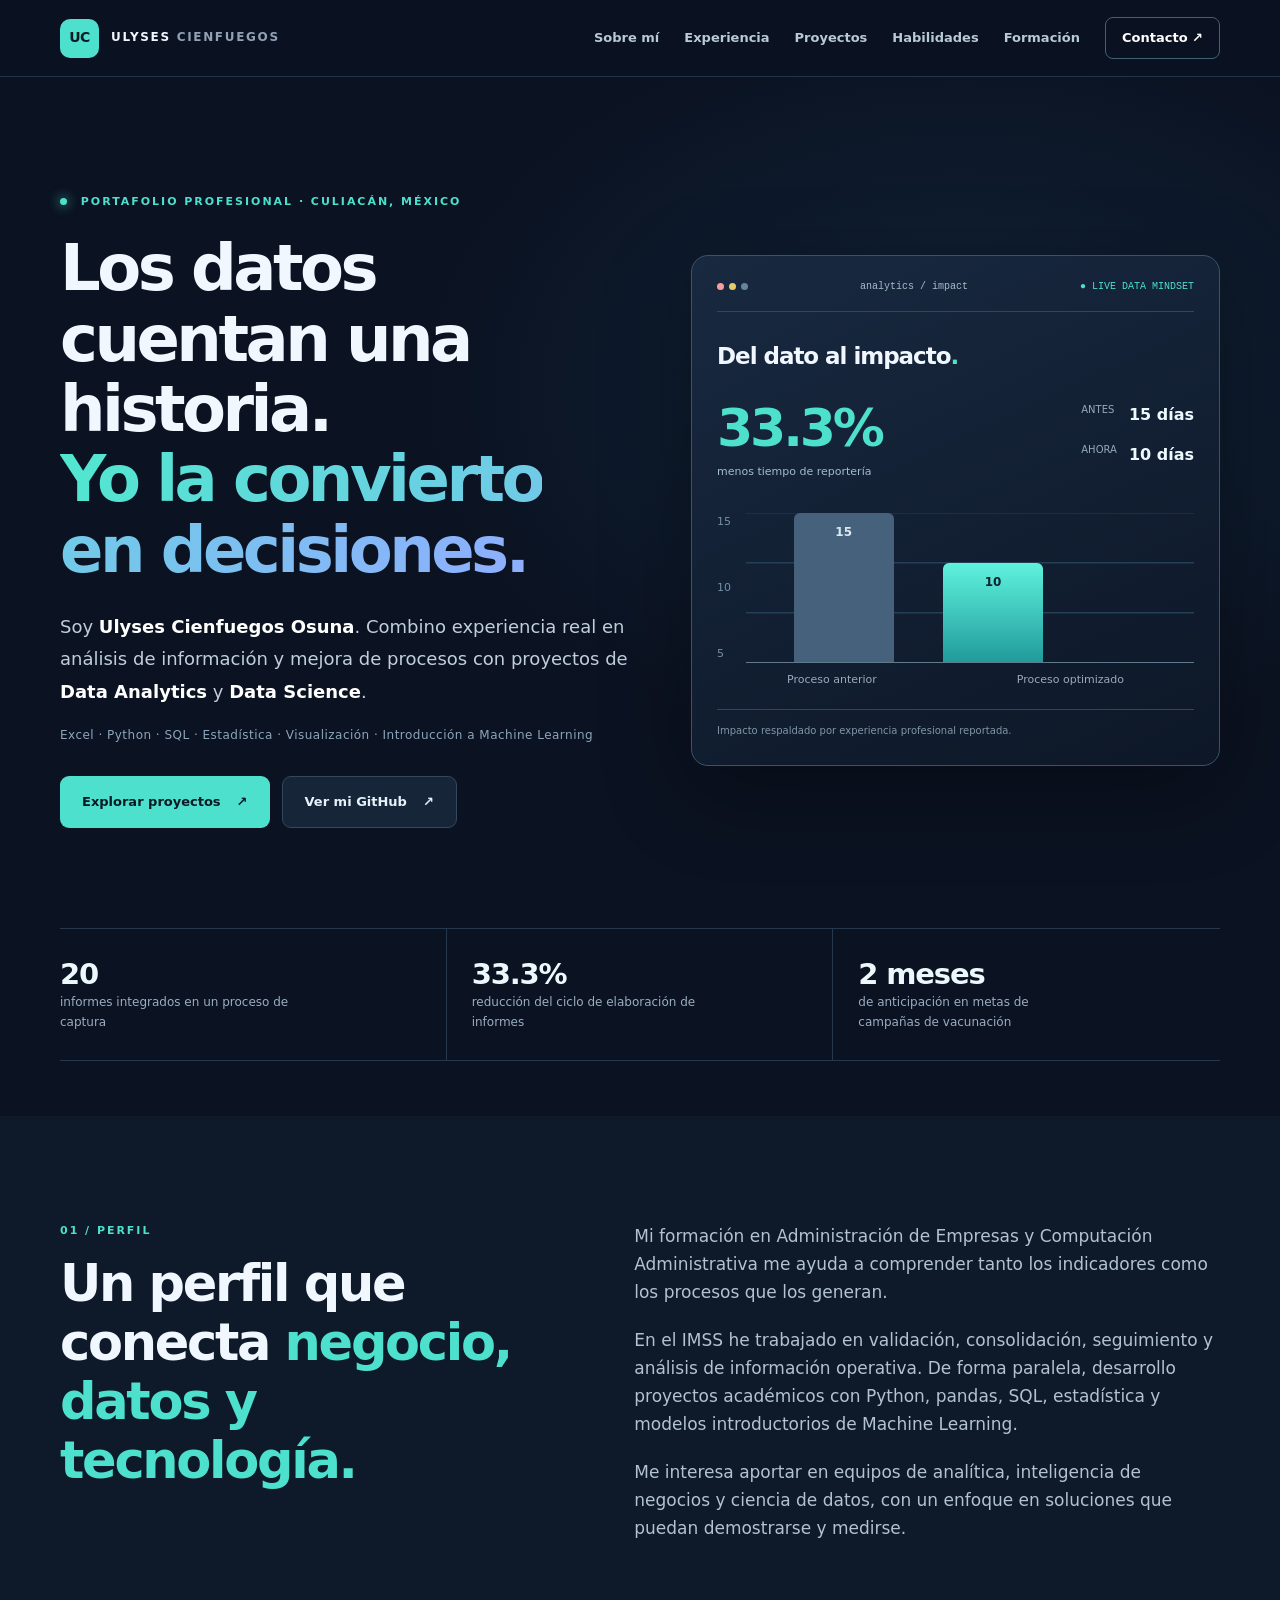
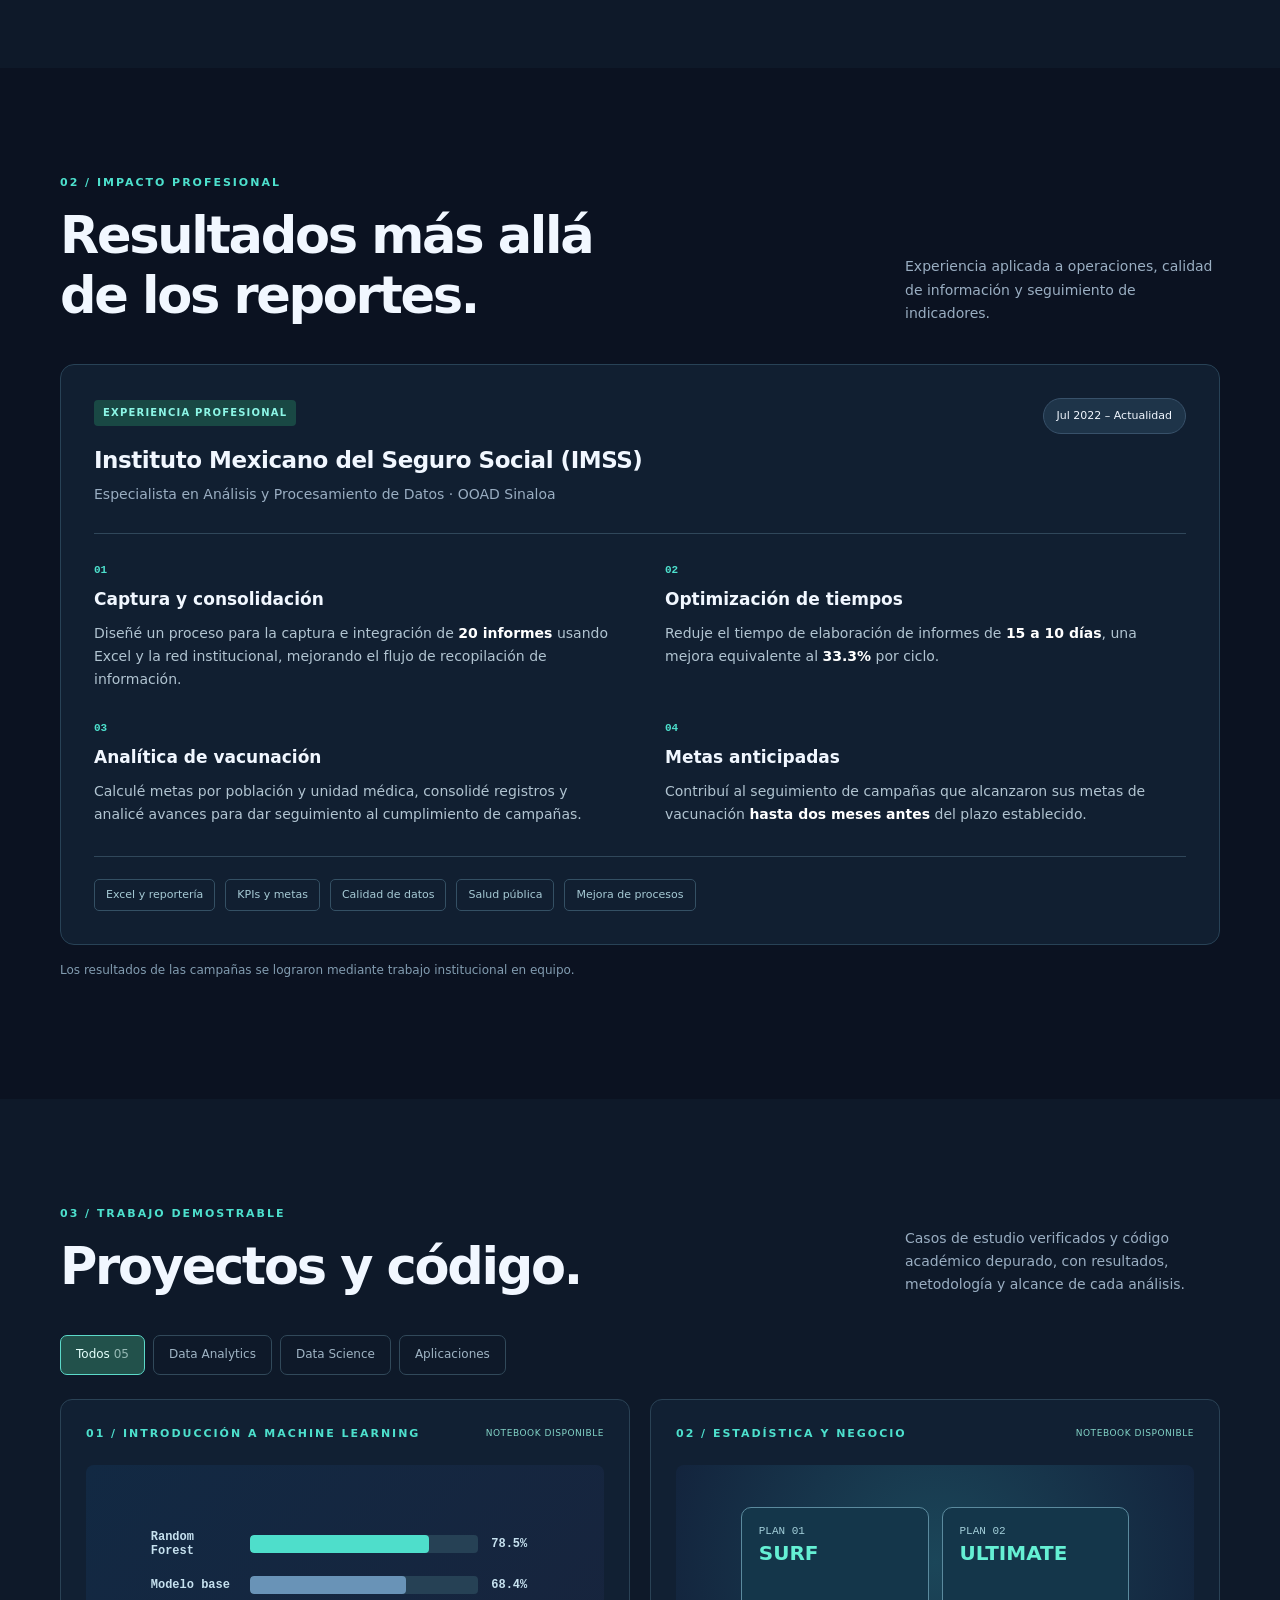
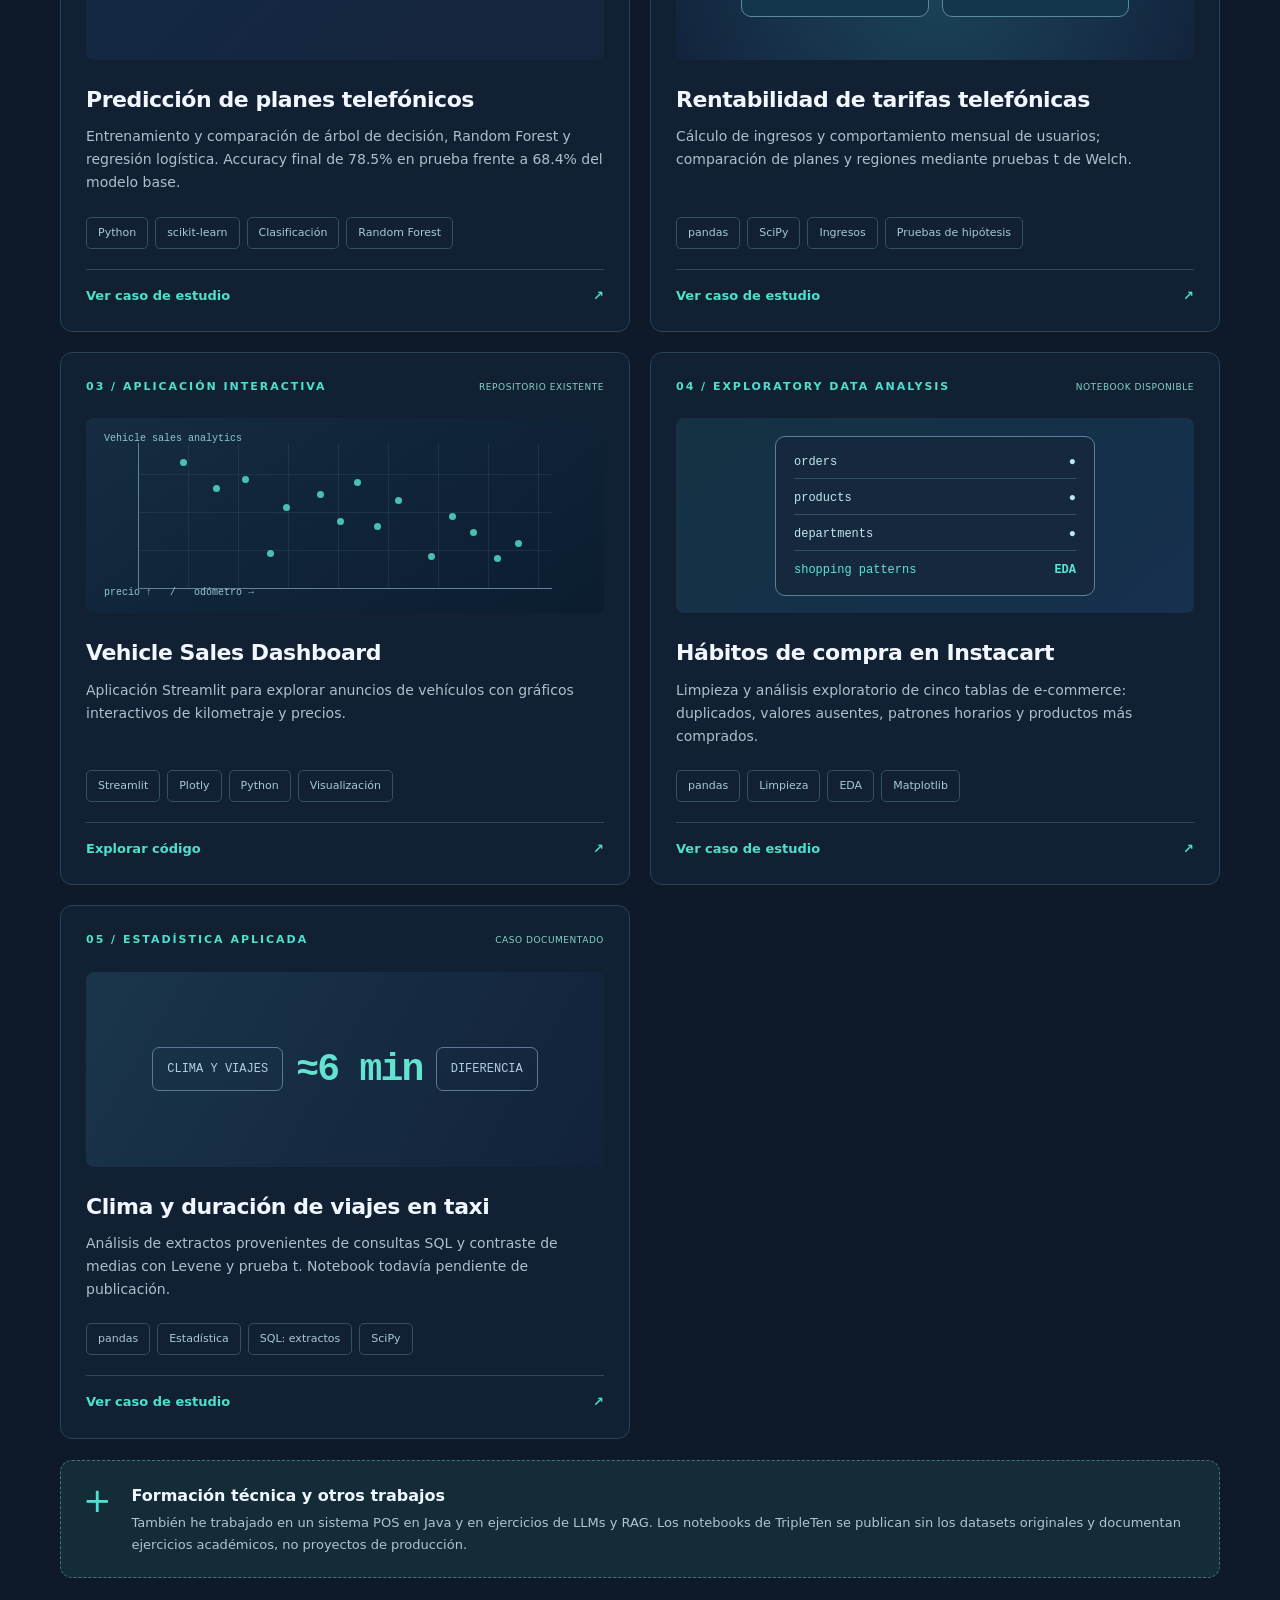
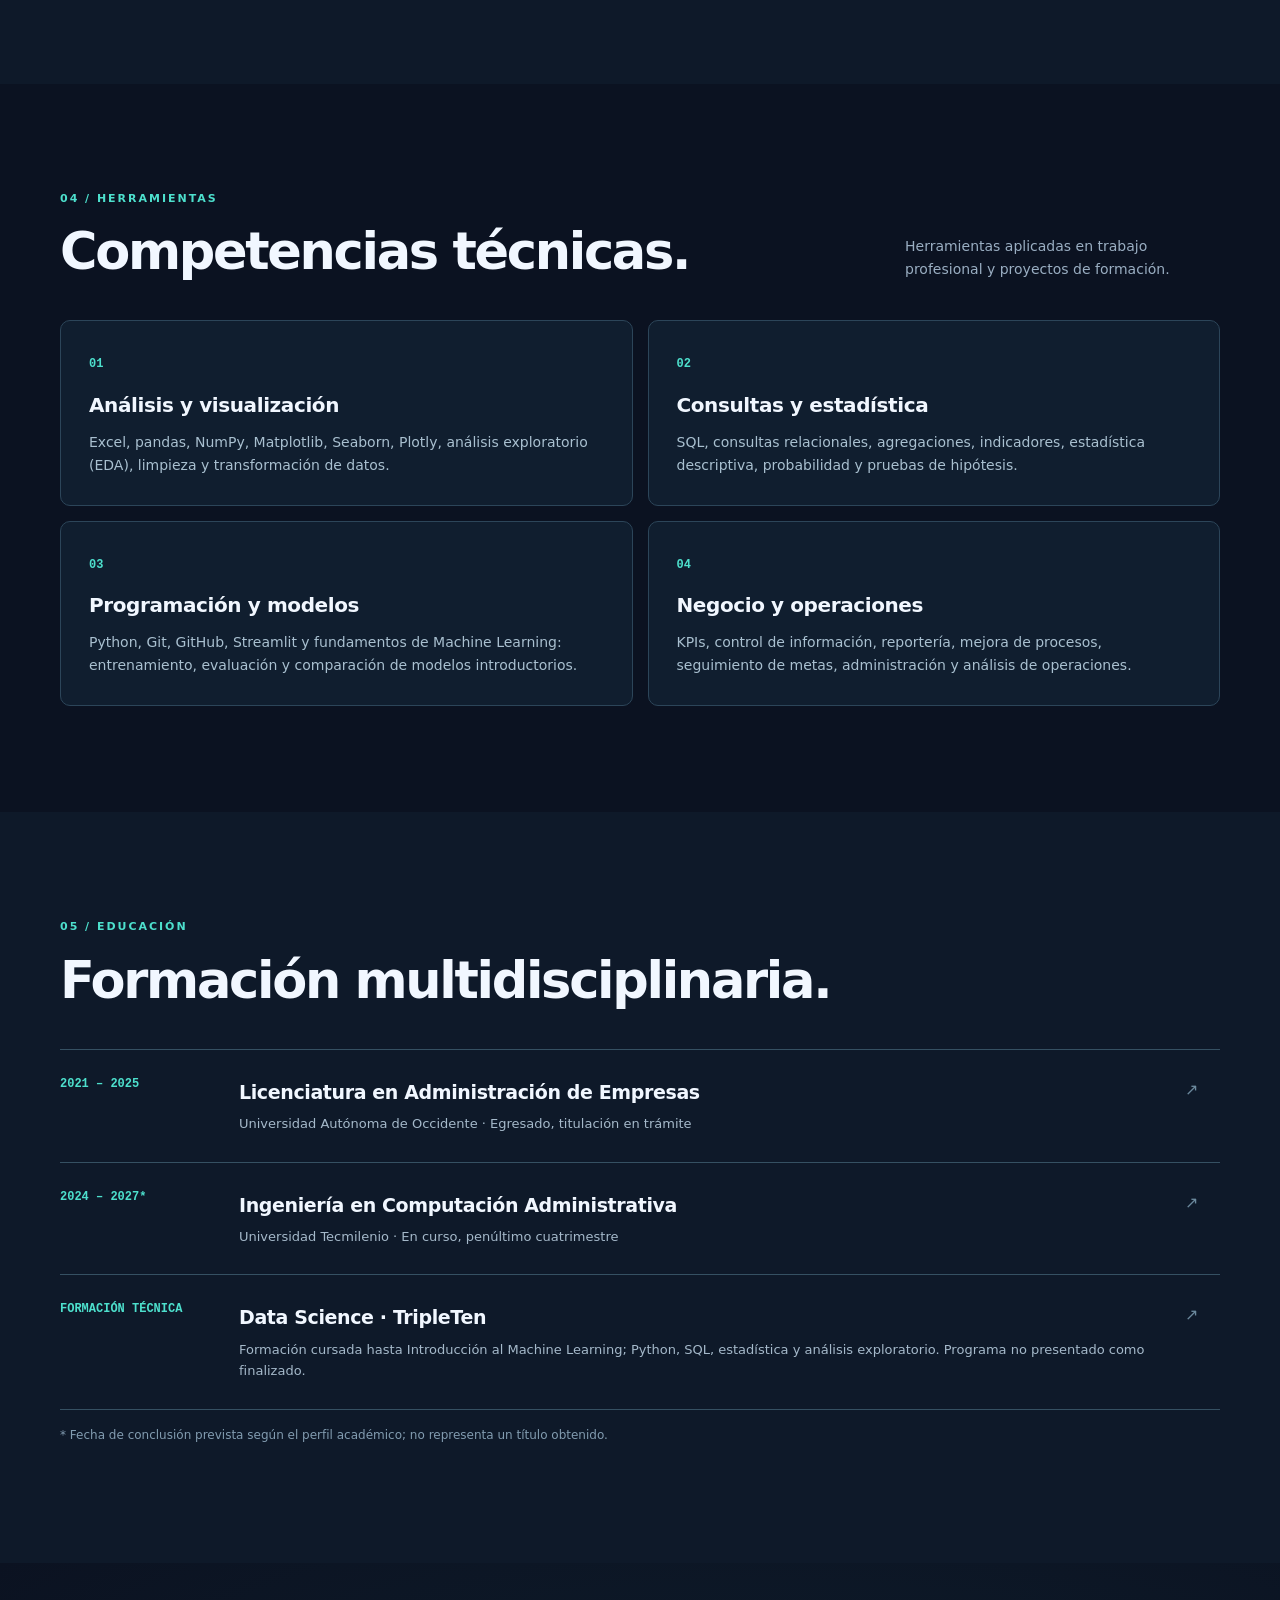
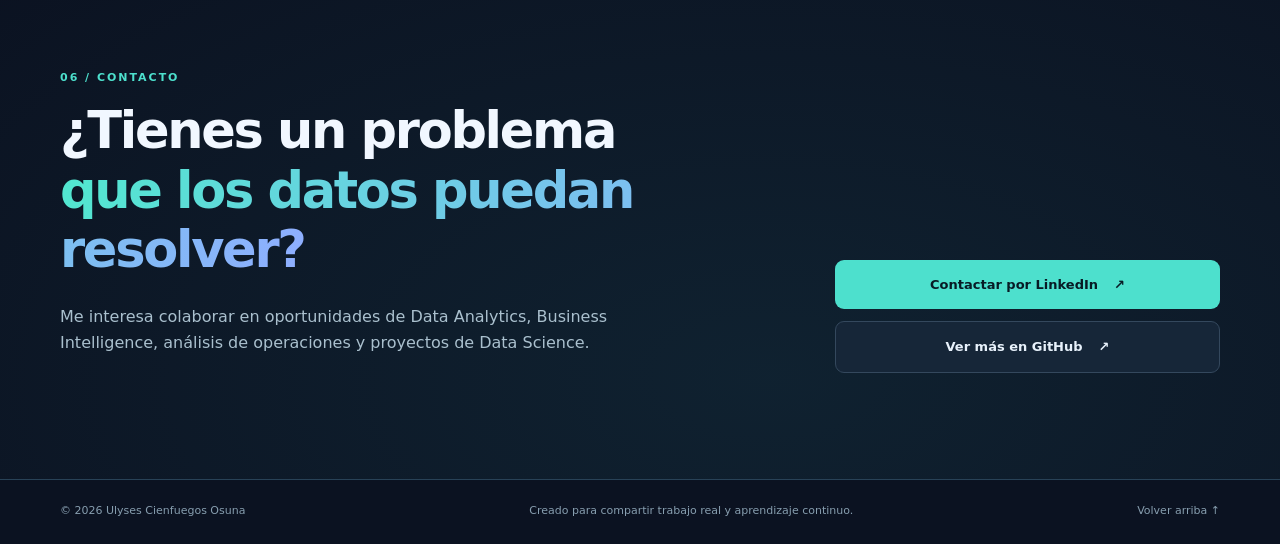
==== commit de63b9a0: "docs: describe academic projects without unrelated institution references" ====
--- a/index.html
+++ b/index.html
@@ -86,7 +86,7 @@
           </div>
           <div class="experience-bottom"><span>Excel y reportería</span><span>KPIs y metas</span><span>Calidad de datos</span><span>Salud pública</span><span>Mejora de procesos</span></div>
         </article>
-        <p class="subtle-note">Los resultados de las campañas corresponden al trabajo institucional en equipo; el portafolio no incluye información confidencial del IMSS.</p>
+        <p class="subtle-note">Los resultados de las campañas se lograron mediante trabajo institucional en equipo.</p>
       </div>
     </section>
 
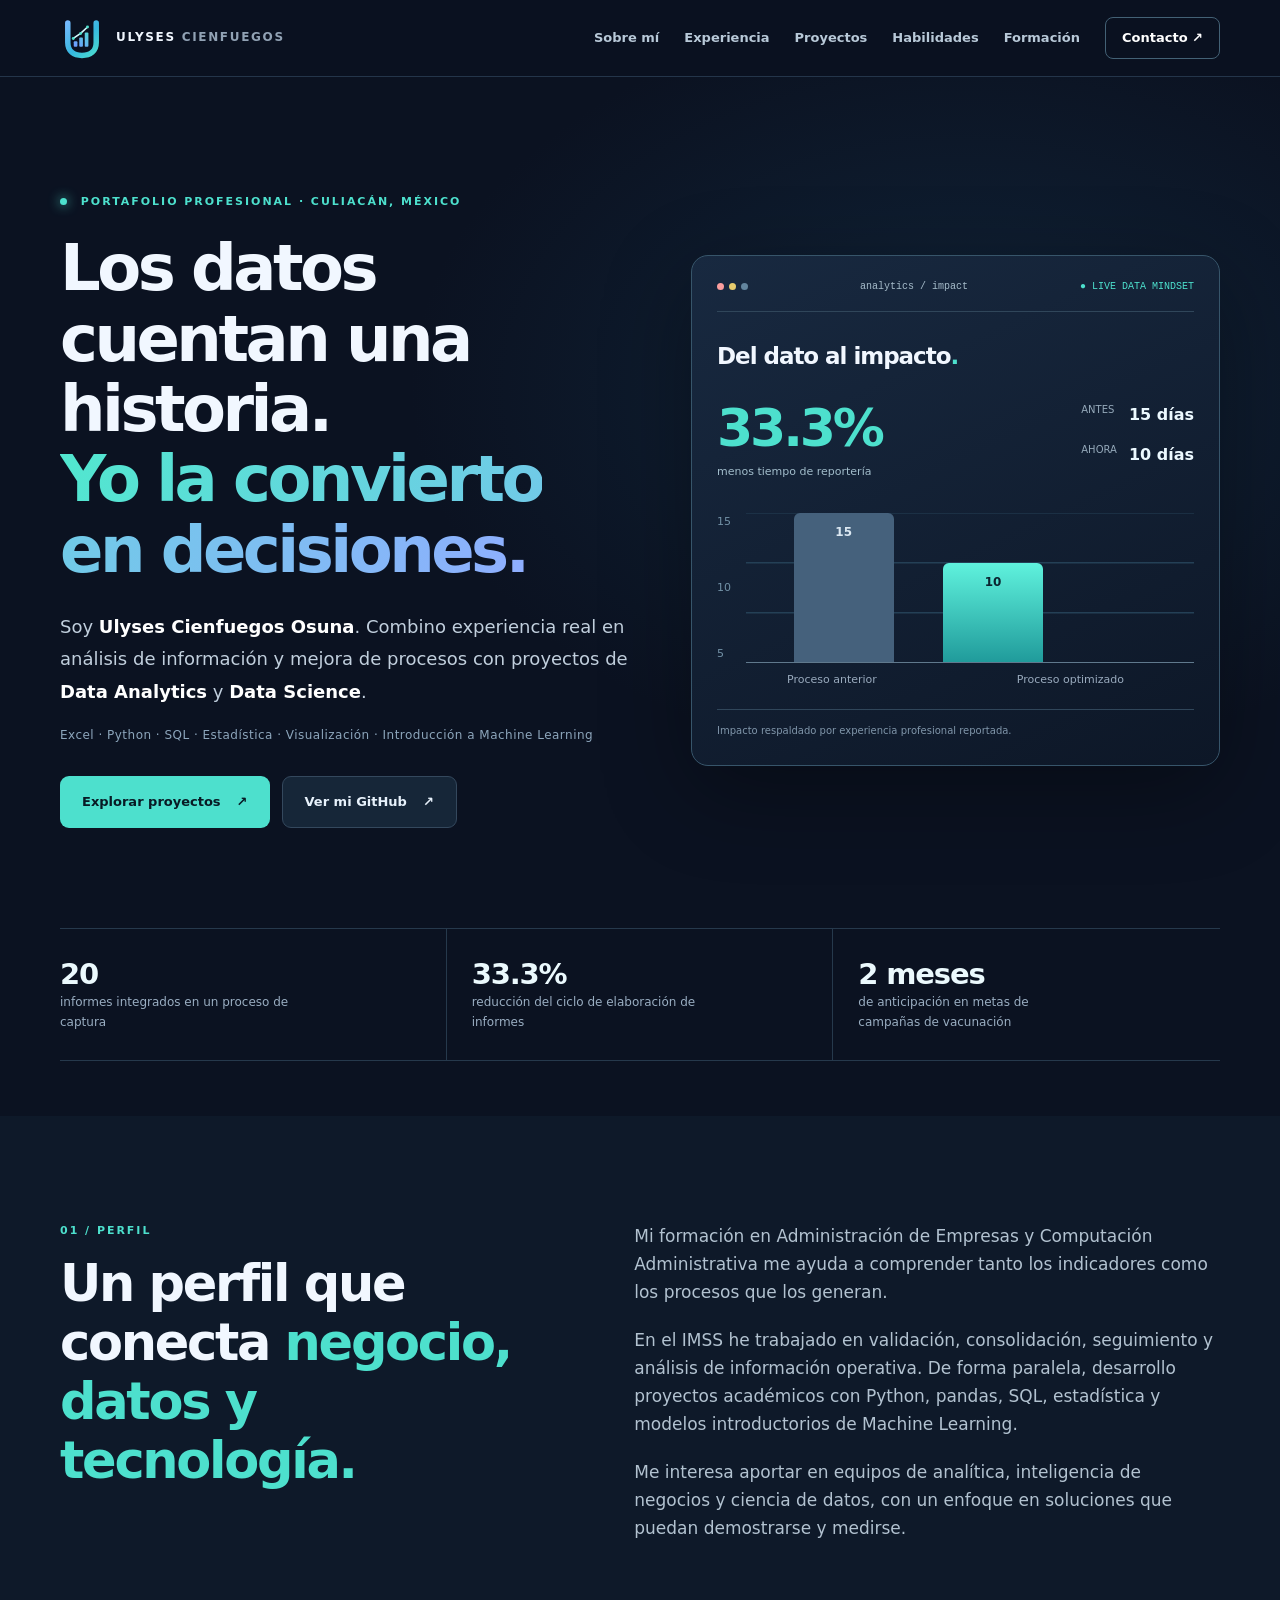
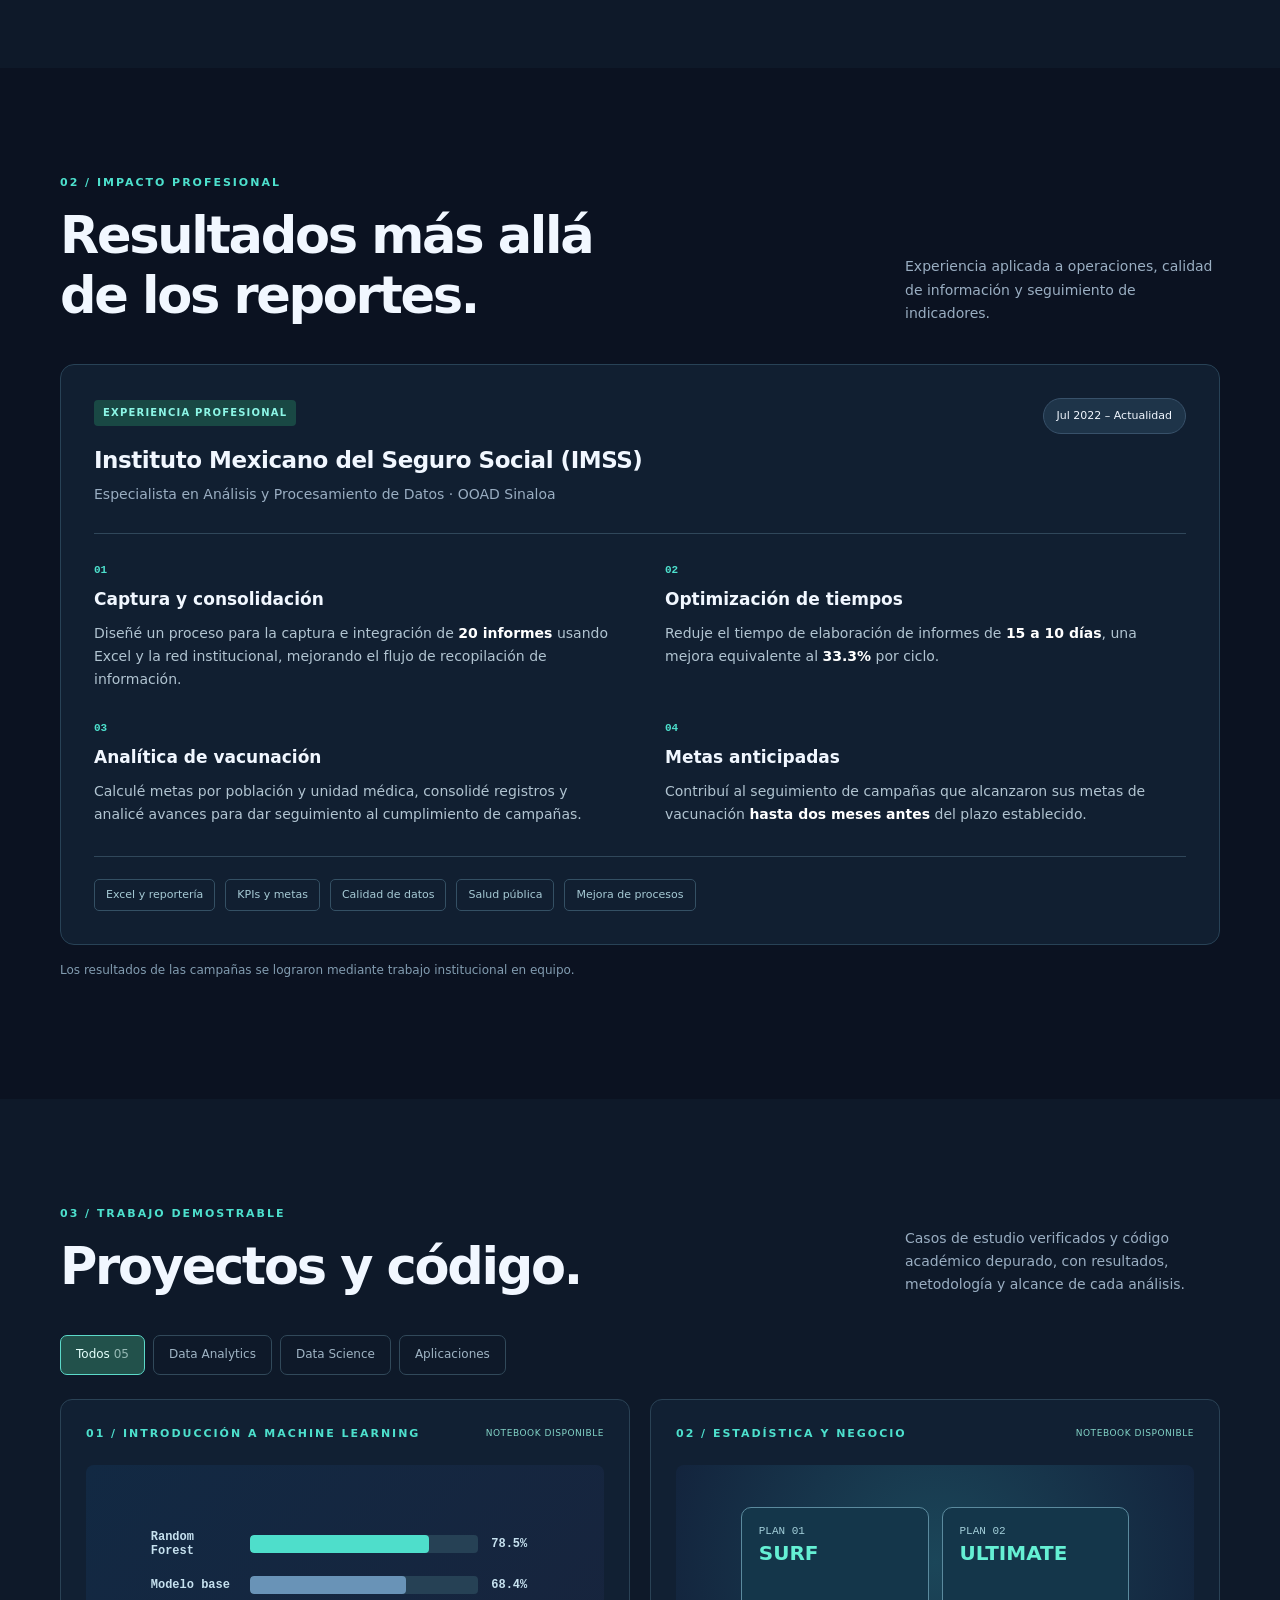
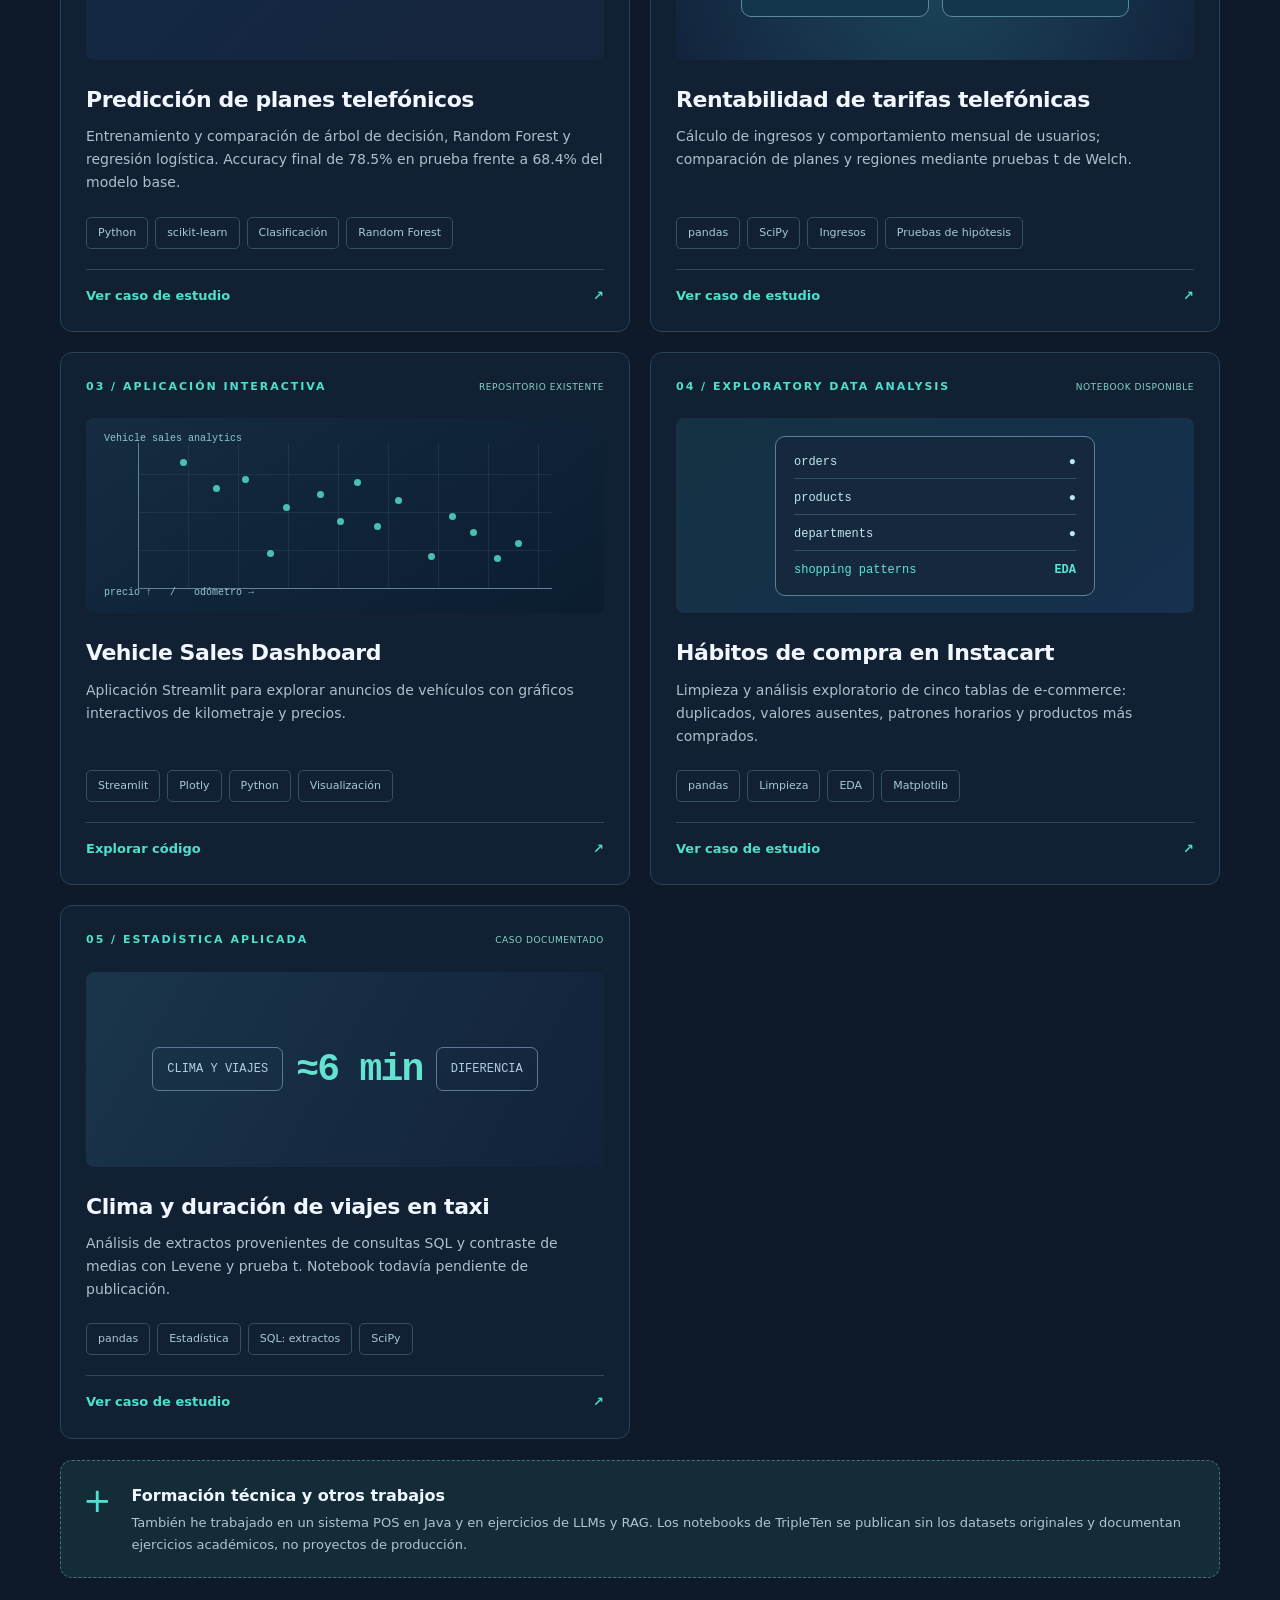
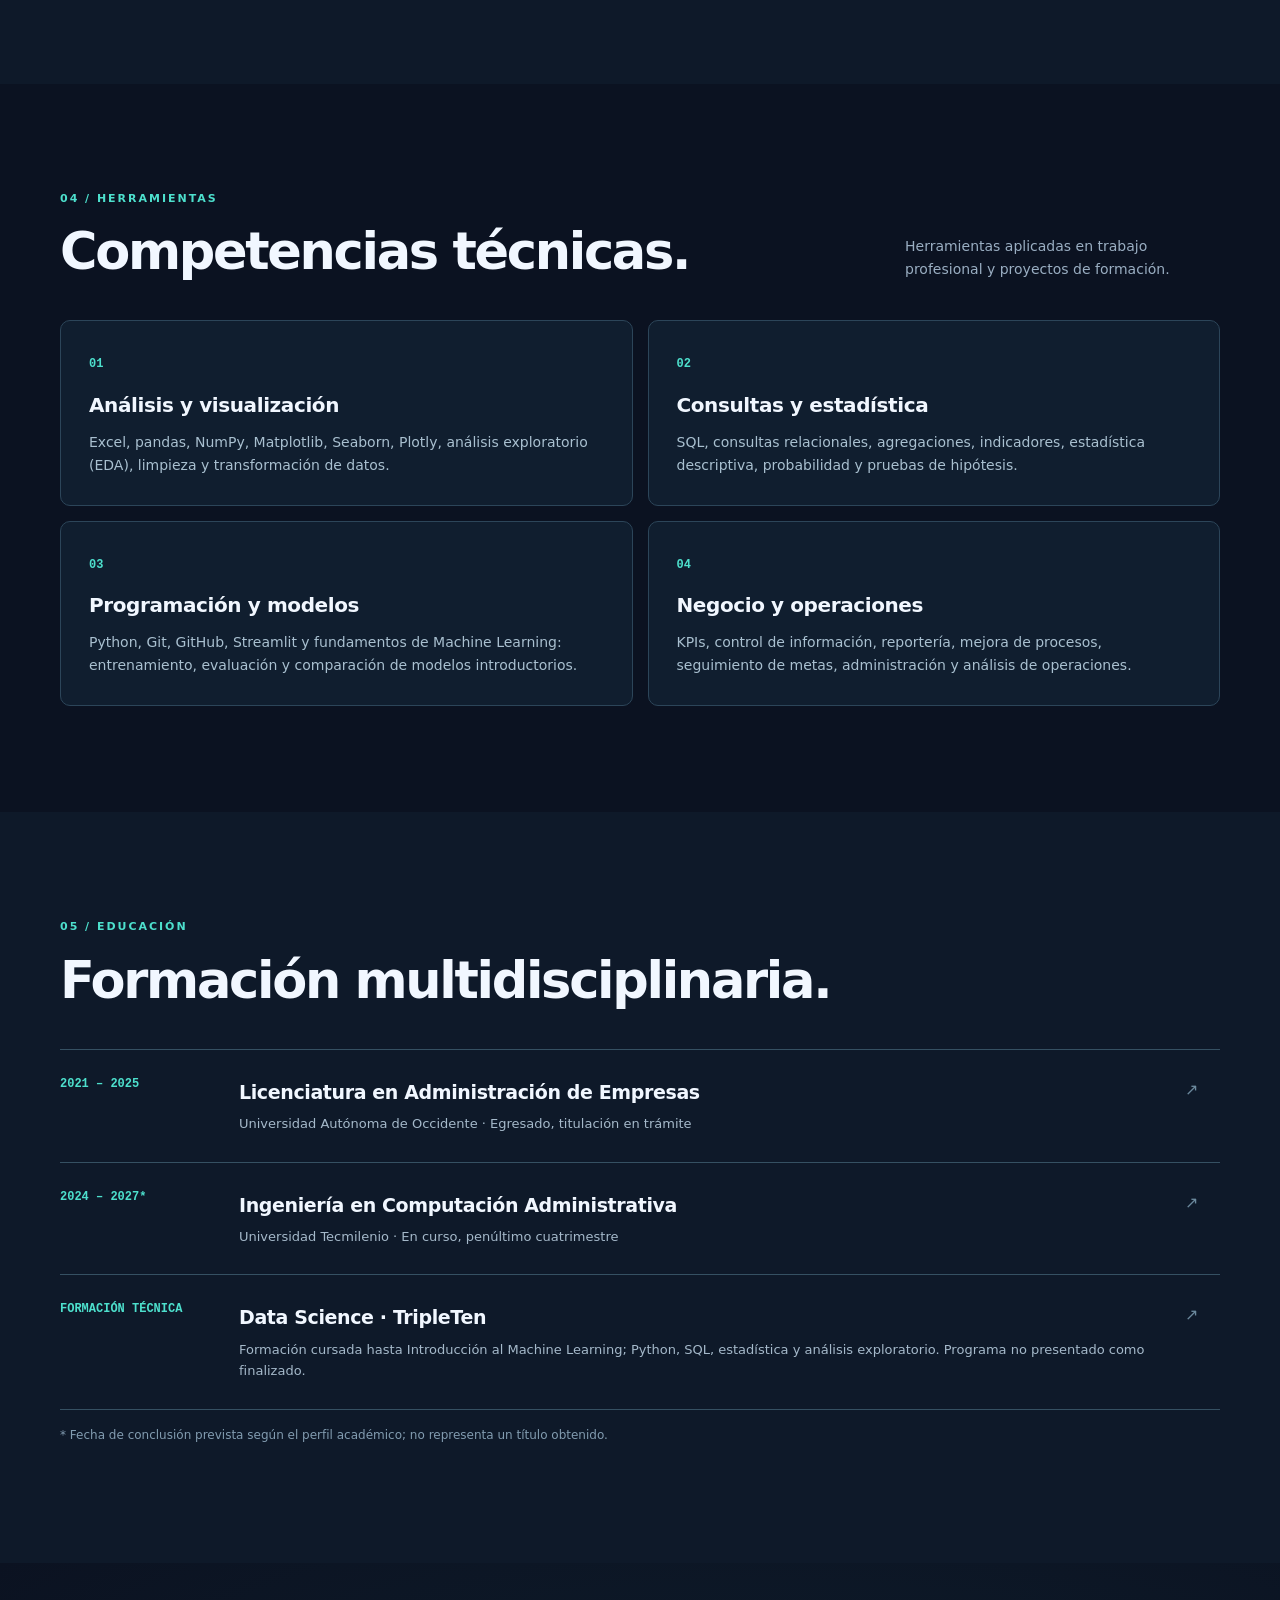
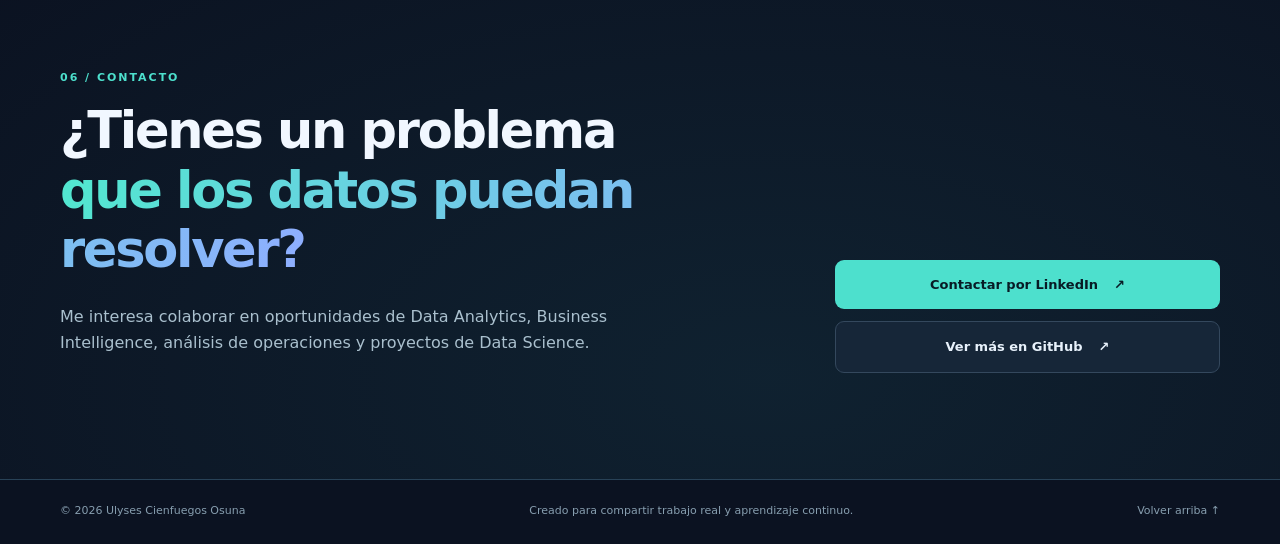
==== commit 287d232e: "design: display transparent U data logo in navigation" ====
--- a/index.html
+++ b/index.html
@@ -18,7 +18,7 @@
   <a class="skip-link" href="#contenido">Saltar al contenido</a>
   <header class="site-header">
     <div class="container nav-wrap">
-      <a class="brand" href="#inicio" aria-label="Volver al inicio"><span class="brand-mark">UC</span><span>ULYSES <span class="brand-muted">CIENFUEGOS</span></span></a>
+      <a class="brand" href="#inicio" aria-label="Volver al inicio"><img class="brand-symbol" src="assets/logo-u.svg" alt="Logo Ulyses Data: letra U con gráfico ascendente" width="44" height="44"><span>ULYSES <span class="brand-muted">CIENFUEGOS</span></span></a>
       <button class="menu-toggle" aria-label="Abrir menú" aria-expanded="false" aria-controls="menu-principal"><span></span><span></span><span></span></button>
       <nav id="menu-principal" class="nav-links" aria-label="Navegación principal">
         <a href="#sobre-mi">Sobre mí</a>
